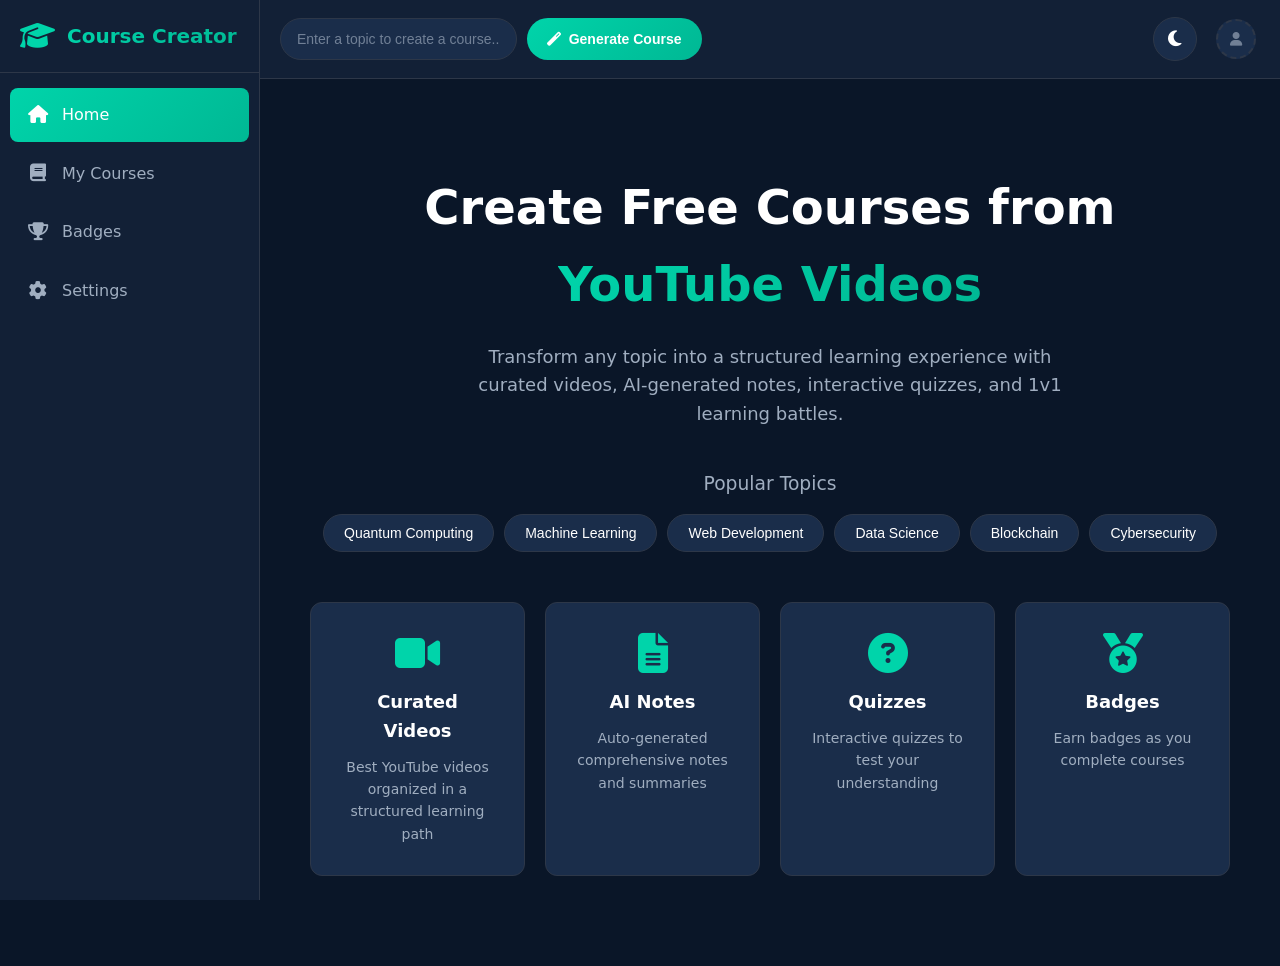
==== index.html @ 835b512c "fix: battle page showing on all pages - CSS override bug - #battlePage had display:flex overriding ." ====
<!DOCTYPE html>
<html lang="en">
<head>
    <meta charset="UTF-8">
    <meta name="viewport" content="width=device-width, initial-scale=1.0">
    <title>Course Creator — Free AI Courses from YouTube Videos</title>
    <meta name="description" content="Generate free structured courses from YouTube videos with AI-powered notes, quizzes, and learning paths. Turn any topic into a complete learning experience in seconds.">
    <meta name="keywords" content="course creator, free courses, YouTube learning, AI courses, online learning, study guide, quiz generator">
    <meta name="author" content="Course Creator">
    <link rel="canonical" href="https://coursecreator.mkarjun.com/">

    <!-- Open Graph / Facebook -->
    <meta property="og:type" content="website">
    <meta property="og:url" content="https://coursecreator.mkarjun.com/">
    <meta property="og:title" content="Course Creator — Free AI Courses from YouTube Videos">
    <meta property="og:description" content="Turn any topic into a structured course with curated YouTube videos, AI notes, quizzes & 1v1 learning battles. 100% free.">
    <meta property="og:image" content="https://coursecreator.mkarjun.com/og-image.png">
    <meta property="og:site_name" content="Course Creator">

    <!-- Twitter Card -->
    <meta name="twitter:card" content="summary_large_image">
    <meta name="twitter:title" content="Course Creator — Free AI Courses from YouTube">
    <meta name="twitter:description" content="Turn any topic into a structured course with curated YouTube videos, AI notes & 1v1 quiz battles.">
    <meta name="twitter:image" content="https://coursecreator.mkarjun.com/og-image.png">

    <!-- Favicon -->
    <link rel="icon" type="image/svg+xml" href="data:image/svg+xml,<svg xmlns='http://www.w3.org/2000/svg' viewBox='0 0 100 100'><text y='.9em' font-size='90'>🎓</text></svg>">

    <!-- Structured Data -->
    <script type="application/ld+json">
    {
        "@context": "https://schema.org",
        "@type": "WebApplication",
        "name": "Course Creator",
        "url": "https://coursecreator.mkarjun.com",
        "description": "Generate free structured courses from YouTube videos with AI-powered notes, quizzes, and learning battles.",
        "applicationCategory": "EducationalApplication",
        "operatingSystem": "Web",
        "offers": {
            "@type": "Offer",
            "price": "0",
            "priceCurrency": "USD"
        },
        "featureList": [
            "AI-generated course structure",
            "Curated YouTube video lessons",
            "Interactive quizzes",
            "Study roadmap & notes",
            "1v1 Learning Battles",
            "Community resource links",
            "Progress tracking & badges"
        ]
    }
    </script>

    <!-- Preconnect for performance -->
    <link rel="preconnect" href="https://cdnjs.cloudflare.com" crossorigin>
    <link rel="preconnect" href="https://www.googleapis.com" crossorigin>

    <link rel="stylesheet" href="css/styles.css">
    <link rel="stylesheet" href="https://cdnjs.cloudflare.com/ajax/libs/font-awesome/6.4.0/css/all.min.css">
</head>
<body>
    <!-- Mobile Sidebar Overlay -->
    <div class="sidebar-overlay" id="sidebarOverlay"></div>
    
    <!-- Sidebar Navigation -->
    <nav class="sidebar" id="sidebar">
        <div class="sidebar-header">
            <i class="fas fa-graduation-cap"></i>
            <span>Course Creator</span>
        </div>
        <ul class="sidebar-menu">
            <li class="active" data-page="home">
                <i class="fas fa-home"></i>
                <span>Home</span>
            </li>
            <li data-page="my-courses">
                <i class="fas fa-book"></i>
                <span>My Courses</span>
            </li>
            <li data-page="badges">
                <i class="fas fa-trophy"></i>
                <span>Badges</span>
            </li>
            <li data-page="settings">
                <i class="fas fa-cog"></i>
                <span>Settings</span>
            </li>
        </ul>
    </nav>

    <!-- Main Content Area -->
    <main class="main-content">
        <!-- Header -->
        <header class="header">
            <button class="menu-toggle" id="menuToggle">
                <i class="fas fa-bars"></i>
            </button>
            <div class="search-container">
                <input type="text" id="topicInput" placeholder="Enter a topic to create a course..." />
                <button id="createCourseBtn" class="btn-primary">
                    <i class="fas fa-magic"></i> Generate Course
                </button>
            </div>
            
            <!-- Spacer to push right items -->
            <div class="header-spacer"></div>
            
            <button class="theme-toggle" id="themeToggle">
                <i class="fas fa-moon"></i>
            </button>
            
            <!-- User Profile Section -->
            <div class="profile-container">
                <button class="profile-btn" id="profileBtn" onclick="Auth.toggleProfileDropdown()">
                    <div class="profile-avatar empty">
                        <i class="fas fa-user"></i>
                    </div>
                </button>
                <div class="profile-dropdown" id="profileDropdown">
                    <!-- Content populated by Auth.js -->
                </div>
            </div>
        </header>

        <!-- Topic Refinement Panel (shown for vague/broad topics) -->
        <div class="refinement-panel hidden" id="refinementPanel">
            <div class="refinement-content">
                <button class="refinement-close" id="refinementClose">
                    <i class="fas fa-times"></i>
                </button>
                <div class="refinement-header">
                    <i class="fas fa-compass"></i>
                    <h2>Let's focus your learning</h2>
                </div>
                <p class="refinement-subtitle">
                    "<span id="refinementTopic" class="gradient-text"></span>" is a broad topic. 
                    Pick a focus area for a more relevant course:
                </p>
                <div class="refinement-chips" id="refinementChips">
                    <!-- Chips generated dynamically by UI.showRefinement() -->
                </div>
                <div class="refinement-difficulty">
                    <span class="difficulty-label">Difficulty level:</span>
                    <div class="difficulty-buttons">
                        <button class="diff-btn" data-difficulty="beginner">🌱 Beginner</button>
                        <button class="diff-btn active" data-difficulty="intermediate">📚 Intermediate</button>
                        <button class="diff-btn" data-difficulty="advanced">🚀 Advanced</button>
                    </div>
                </div>
                <div class="refinement-actions">
                    <button class="btn-primary" id="refinementGenerate">
                        <i class="fas fa-magic"></i> Generate Course
                    </button>
                    <button class="refinement-skip" id="refinementSkip">
                        Use original topic →
                    </button>
                </div>
            </div>
        </div>

        <!-- Home Page -->
        <section class="page active" id="homePage">
            <div class="hero-section">
                <h1>Create Free Courses from <span class="gradient-text">YouTube Videos</span></h1>
                <p>Transform any topic into a structured learning experience with curated videos, AI-generated notes, interactive quizzes, and 1v1 learning battles.</p>
                
                <div class="topic-suggestions">
                    <h3>Popular Topics</h3>
                    <div class="suggestion-chips">
                        <button class="chip" data-topic="Quantum Computing">Quantum Computing</button>
                        <button class="chip" data-topic="Machine Learning">Machine Learning</button>
                        <button class="chip" data-topic="Web Development">Web Development</button>
                        <button class="chip" data-topic="Data Science">Data Science</button>
                        <button class="chip" data-topic="Blockchain">Blockchain</button>
                        <button class="chip" data-topic="Cybersecurity">Cybersecurity</button>
                    </div>
                </div>

                <div class="features-grid">
                    <div class="feature-card">
                        <i class="fas fa-video"></i>
                        <h3>Curated Videos</h3>
                        <p>Best YouTube videos organized in a structured learning path</p>
                    </div>
                    <div class="feature-card">
                        <i class="fas fa-file-alt"></i>
                        <h3>AI Notes</h3>
                        <p>Auto-generated comprehensive notes and summaries</p>
                    </div>
                    <div class="feature-card">
                        <i class="fas fa-question-circle"></i>
                        <h3>Quizzes</h3>
                        <p>Interactive quizzes to test your understanding</p>
                    </div>
                    <div class="feature-card">
                        <i class="fas fa-medal"></i>
                        <h3>Badges</h3>
                        <p>Earn badges as you complete courses</p>
                    </div>
                </div>
            </div>
        </section>

        <!-- Course View Page -->
        <section class="page" id="coursePage">
            <div class="course-header">
                <div class="course-title-section">
                    <h1>Online Course: <span class="gradient-text" id="courseTitle">Loading...</span></h1>
                    <div class="progress-container">
                        <div class="progress-bar">
                            <div class="progress-fill" id="progressFill"></div>
                        </div>
                        <span class="progress-text" id="progressText">0%</span>
                    </div>
                </div>
            </div>

            <div class="course-content">
                <div class="course-main">
                    <!-- Introduction Section -->
                    <div class="course-section" id="introSection">
                        <h2 class="section-title">Introduction</h2>
                        <div class="section-content" id="introContent">
                            <!-- AI-generated introduction will appear here -->
                        </div>
                    </div>

                    <!-- Lessons Container -->
                    <div id="lessonsContainer">
                        <!-- Lessons will be dynamically generated -->
                    </div>

                    <!-- Quiz Section -->
                    <div class="course-section" id="quizSection">
                        <h2 class="section-title">
                            <i class="fas fa-clipboard-question"></i> Interactive Quiz
                        </h2>
                        <div class="quiz-container" id="quizContainer">
                            <!-- Quiz will be dynamically generated -->
                        </div>
                        <div class="quiz-results hidden" id="quizResults">
                            <h3>Quiz Results</h3>
                            <div class="score-display" id="scoreDisplay"></div>
                            <div class="quiz-results-actions">
                                <button class="btn-primary" id="retakeQuizBtn">Retake Quiz</button>
                                <button class="btn-battle" id="challengeFriendBtn" onclick="Battle.initChallenge()">
                                    <i class="fas fa-bolt"></i> Challenge a Friend
                                </button>
                            </div>
                        </div>
                    </div>

                    <!-- Resources Section -->
                    <div class="course-section" id="resourcesSection">
                        <h2 class="section-title">
                            <i class="fas fa-download"></i> Downloadable Resources
                        </h2>
                        <div class="resources-grid" id="resourcesGrid">
                            <!-- Resources will be dynamically generated -->
                        </div>
                    </div>
                </div>

                <!-- Course Sidebar -->
                <aside class="course-sidebar">
                    <div class="sidebar-card">
                        <h3 class="sidebar-title">Course Progress</h3>
                        <ul class="progress-checklist" id="progressChecklist">
                            <!-- Progress items will be dynamically generated -->
                        </ul>
                    </div>

                    <div class="sidebar-card">
                        <h3 class="sidebar-title">Study Resources</h3>
                        <button class="btn-secondary" id="downloadNotesBtn">
                            <i class="fas fa-download"></i> Download Notes
                        </button>
                        <button class="btn-secondary" id="viewNotesBtn">
                            <i class="fas fa-map-signs"></i> Study Roadmap
                        </button>
                    </div>

                    <div class="sidebar-card">
                        <h3 class="sidebar-title">Share Course</h3>
                        <div class="share-buttons">
                            <button class="share-btn" data-platform="twitter">
                                <i class="fab fa-twitter"></i>
                            </button>
                            <button class="share-btn" data-platform="linkedin">
                                <i class="fab fa-linkedin"></i>
                            </button>
                            <button class="share-btn" data-platform="copy">
                                <i class="fas fa-link"></i>
                            </button>
                        </div>
                    </div>
                </aside>
            </div>
        </section>

        <!-- My Courses Page -->
        <section class="page" id="myCoursesPage">
            <h1>My Courses</h1>
            <div class="courses-grid" id="coursesGrid">
                <!-- Saved courses will appear here -->
                <div class="empty-state" id="emptyCoursesState">
                    <i class="fas fa-book-open"></i>
                    <h3>No courses yet</h3>
                    <p>Generate your first course by entering a topic above!</p>
                </div>
            </div>
        </section>

        <!-- Badges Page -->
        <section class="page" id="badgesPage">
            <h1>Your Achievements</h1>
            <div class="badges-container">
                <div class="badges-stats">
                    <div class="stat-card">
                        <i class="fas fa-trophy"></i>
                        <span class="stat-number" id="totalBadges">0</span>
                        <span class="stat-label">Badges Earned</span>
                    </div>
                    <div class="stat-card">
                        <i class="fas fa-book-reader"></i>
                        <span class="stat-number" id="coursesCompleted">0</span>
                        <span class="stat-label">Courses Completed</span>
                    </div>
                    <div class="stat-card">
                        <i class="fas fa-clock"></i>
                        <span class="stat-number" id="totalHours">0</span>
                        <span class="stat-label">Hours Learned</span>
                    </div>
                </div>
                
                <div class="badges-grid" id="badgesGrid">
                    <!-- Badges will be displayed here -->
                </div>
            </div>
        </section>

        <!-- Settings Page -->
        <section class="page" id="settingsPage">
            <h1>Settings</h1>
            <div class="settings-container">
                <div class="settings-section">
                    <h3>Preferences</h3>
                    <div class="form-group toggle-group">
                        <label>Dark Mode</label>
                        <label class="toggle">
                            <input type="checkbox" id="darkModeToggle">
                            <span class="toggle-slider"></span>
                        </label>
                    </div>
                    <div class="form-group toggle-group">
                        <label>Auto-play Videos</label>
                        <label class="toggle">
                            <input type="checkbox" id="autoplayToggle">
                            <span class="toggle-slider"></span>
                        </label>
                    </div>
                </div>

                <div class="settings-section danger-zone">
                    <h3>Danger Zone</h3>
                    <button class="btn-danger" id="clearAllData">
                        <i class="fas fa-trash"></i> Clear All Data
                    </button>
                </div>
            </div>
        </section>

        <!-- Notes & Community Modal -->
        <div class="modal" id="notesModal">
            <div class="modal-content large">
                <div class="modal-header">
                    <h2>Study Guide & Community</h2>
                    <button class="modal-close" id="closeNotesModal">&times;</button>
                </div>
                <div class="modal-body" id="notesContent">
                    <!-- Tabbed content will be injected by JS -->
                </div>
            </div>
        </div>

        <!-- Auth Modal -->
        <div class="modal auth-modal" id="authModal">
            <div class="modal-content auth-content">
                <div class="modal-header">
                    <h2>Welcome to Course Creator</h2>
                    <button class="modal-close" onclick="Auth.hideAuthModal()">&times;</button>
                </div>
                <div class="modal-body">
                    <p class="auth-subtitle">Sign in to save your progress and sync across devices</p>
                    
                    <div class="auth-error" id="authError"></div>
                    
                    <div class="auth-buttons">
                        <button class="auth-btn google" onclick="Auth.signInWithGoogle()">
                            <svg viewBox="0 0 24 24" width="20" height="20">
                                <path fill="#4285F4" d="M22.56 12.25c0-.78-.07-1.53-.2-2.25H12v4.26h5.92c-.26 1.37-1.04 2.53-2.21 3.31v2.77h3.57c2.08-1.92 3.28-4.74 3.28-8.09z"/>
                                <path fill="#34A853" d="M12 23c2.97 0 5.46-.98 7.28-2.66l-3.57-2.77c-.98.66-2.23 1.06-3.71 1.06-2.86 0-5.29-1.93-6.16-4.53H2.18v2.84C3.99 20.53 7.7 23 12 23z"/>
                                <path fill="#FBBC05" d="M5.84 14.09c-.22-.66-.35-1.36-.35-2.09s.13-1.43.35-2.09V7.07H2.18C1.43 8.55 1 10.22 1 12s.43 3.45 1.18 4.93l2.85-2.22.81-.62z"/>
                                <path fill="#EA4335" d="M12 5.38c1.62 0 3.06.56 4.21 1.64l3.15-3.15C17.45 2.09 14.97 1 12 1 7.7 1 3.99 3.47 2.18 7.07l3.66 2.84c.87-2.6 3.3-4.53 6.16-4.53z"/>
                            </svg>
                            Continue with Google
                        </button>
                        
                        <!-- Microsoft sign-in (coming soon)
                        <button class="auth-btn microsoft" onclick="Auth.signInWithMicrosoft()">
                            <svg viewBox="0 0 24 24" width="20" height="20">
                                <path fill="#F25022" d="M1 1h10v10H1z"/>
                                <path fill="#00A4EF" d="M1 13h10v10H1z"/>
                                <path fill="#7FBA00" d="M13 1h10v10H13z"/>
                                <path fill="#FFB900" d="M13 13h10v10H13z"/>
                            </svg>
                            Continue with Outlook
                        </button>
                        -->
                    </div>
                    
                    <div class="auth-divider">
                        <span>or</span>
                    </div>
                    
                    <button class="auth-btn guest" onclick="Auth.continueAsGuest()">
                        <i class="fas fa-user-clock"></i>
                        Continue as Guest
                    </button>
                    
                    <p class="auth-guest-note">
                        <i class="fas fa-info-circle"></i>
                        Guest mode won't save your progress or sync across devices
                    </p>
                </div>
            </div>
        </div>

        <!-- Battle Page (1v1 Learning Battles) -->
        <section class="page" id="battlePage">
            <!-- Landing State -->
            <div class="battle-state hidden" id="battleLanding">
                <div class="battle-challenge-card">
                    <div class="battle-icon">⚔️</div>
                    <h1>You've Been <span class="gradient-text">Challenged!</span></h1>
                    <div class="battle-challenger-info">
                        <span class="battle-challenger-name" id="battleChallengerName"></span>
                        <span> thinks they know more about</span>
                    </div>
                    <div class="battle-topic-badge" id="battleTopicBadge"></div>
                    <div class="battle-name-input">
                        <label for="battleOpponentName">Enter your name to accept:</label>
                        <input type="text" id="battleOpponentName" placeholder="Your name..." maxlength="30">
                    </div>
                    <button class="btn-primary battle-accept-btn" id="battleAcceptBtn">
                        <i class="fas fa-bolt"></i> Accept Challenge
                    </button>
                </div>
            </div>

            <!-- Quiz State -->
            <div class="battle-state hidden" id="battleQuiz">
                <div class="battle-quiz-header">
                    <div class="battle-timer">⚔️ Battle Quiz</div>
                    <span id="battleQuizTopic"></span>
                </div>
                <div class="battle-quiz-container" id="battleQuizContainer">
                    <!-- Quiz rendered by Battle.renderBattleQuiz() -->
                </div>
                <button class="btn-primary battle-submit-btn" id="battleSubmitBtn">
                    <i class="fas fa-paper-plane"></i> Submit Answers
                </button>
            </div>

            <!-- Results State -->
            <div class="battle-state hidden" id="battleResults">
                <div class="battle-results-card">
                    <div class="battle-results-header">
                        <h1>⚔️ Battle <span class="gradient-text">Results</span></h1>
                        <div class="battle-results-topic" id="battleResultsTopic"></div>
                    </div>
                    <div class="battle-scoreboard" id="battleScoreboard">
                        <!-- Rendered by Battle.renderResults() -->
                    </div>
                    <div class="battle-results-cta">
                        <p>Want to master <strong id="battleCtaTopic"></strong>?</p>
                        <button class="btn-primary" onclick="Battle.startCourse()">
                            <i class="fas fa-graduation-cap"></i> Generate Full Course — Free
                        </button>
                    </div>
                </div>
            </div>

            <!-- Error State -->
            <div class="battle-state hidden" id="battleError">
                <div class="battle-error-card">
                    <i class="fas fa-exclamation-triangle"></i>
                    <h2>Battle Not Found</h2>
                    <p>This challenge link may have expired or is invalid.</p>
                    <button class="btn-primary" onclick="location.href='/'">
                        <i class="fas fa-home"></i> Go Home
                    </button>
                </div>
            </div>
        </section>

        <!-- Loading Overlay -->
        <div class="loading-overlay" id="loadingOverlay">
            <div class="loading-spinner">
                <div class="spinner"></div>
                <p id="loadingText">Generating your course...</p>
                <div class="loading-steps">
                    <div class="loading-step" id="step1">
                        <i class="fas fa-brain"></i> Generating course structure...
                    </div>
                    <div class="loading-step" id="step2">
                        <i class="fas fa-search"></i> Finding the best videos...
                    </div>
                    <div class="loading-step" id="step3">
                        <i class="fas fa-question-circle"></i> Creating quiz questions...
                    </div>
                    <div class="loading-step" id="step4">
                        <i class="fas fa-check-circle"></i> Building your course...
                    </div>
                </div>
            </div>
        </div>
    </main>

    <script src="js/env.js"></script>
    <script src="js/config.js"></script>
    <script src="js/topic-intelligence.js"></script>
    <script src="js/api-service.js"></script>
    <script src="js/database-service.js"></script>
    <script src="js/storage.js"></script>
    <script src="js/auth.js"></script>
    <script src="js/course-generator.js"></script>
    <script src="js/battle.js"></script>
    <script src="js/ui.js"></script>
    <script src="js/app.js"></script>
</body>
</html>
---- css/styles.css ----
/* ===== CSS Variables ===== */
:root {
    /* Colors - Dark Theme (Default) */
    --bg-primary: #0a1628;
    --bg-secondary: #122036;
    --bg-card: #1a2d4a;
    --bg-card-hover: #223654;
    --text-primary: #ffffff;
    --text-secondary: #a0aec0;
    --text-muted: #718096;
    --accent-primary: #00d4aa;
    --accent-secondary: #00b894;
    --accent-gradient: linear-gradient(135deg, #00d4aa 0%, #00b894 100%);
    --border-color: #2d3748;
    --shadow-color: rgba(0, 0, 0, 0.3);
    --danger: #e53e3e;
    --warning: #ed8936;
    --success: #48bb78;
    --info: #4299e1;
    
    /* Spacing */
    --sidebar-width: 260px;
    --sidebar-collapsed: 70px;
    --header-height: 70px;
    --border-radius: 12px;
    --border-radius-sm: 8px;
    
    /* Transitions */
    --transition-fast: 0.2s ease;
    --transition-normal: 0.3s ease;
}

/* Light Theme */
[data-theme="light"] {
    --bg-primary: #f7fafc;
    --bg-secondary: #ffffff;
    --bg-card: #ffffff;
    --bg-card-hover: #f0f4f8;
    --text-primary: #1a202c;
    --text-secondary: #4a5568;
    --text-muted: #718096;
    --border-color: #e2e8f0;
    --shadow-color: rgba(0, 0, 0, 0.1);
}

/* ===== Reset & Base ===== */
* {
    margin: 0;
    padding: 0;
    box-sizing: border-box;
}

html {
    scroll-behavior: smooth;
}

body {
    font-family: 'Segoe UI', system-ui, -apple-system, sans-serif;
    background-color: var(--bg-primary);
    color: var(--text-primary);
    line-height: 1.6;
    overflow-x: hidden;
}

a {
    color: var(--accent-primary);
    text-decoration: none;
    transition: color var(--transition-fast);
}

a:hover {
    color: var(--accent-secondary);
}

/* ===== Sidebar ===== */
.sidebar {
    position: fixed;
    left: 0;
    top: 0;
    width: var(--sidebar-width);
    height: 100vh;
    background: var(--bg-secondary);
    border-right: 1px solid var(--border-color);
    z-index: 1000;
    transition: width var(--transition-normal);
    display: flex;
    flex-direction: column;
}

.sidebar.collapsed {
    width: var(--sidebar-collapsed);
}

.sidebar-header {
    padding: 20px;
    display: flex;
    align-items: center;
    gap: 12px;
    border-bottom: 1px solid var(--border-color);
    min-height: var(--header-height);
}

.sidebar-header i {
    font-size: 28px;
    color: var(--accent-primary);
}

.sidebar-header span {
    font-size: 20px;
    font-weight: 700;
    background: var(--accent-gradient);
    -webkit-background-clip: text;
    -webkit-text-fill-color: transparent;
    background-clip: text;
    white-space: nowrap;
}

.sidebar.collapsed .sidebar-header span {
    display: none;
}

.sidebar-menu {
    list-style: none;
    padding: 15px 10px;
    flex: 1;
}

.sidebar-menu li {
    display: flex;
    align-items: center;
    gap: 12px;
    padding: 14px 16px;
    margin-bottom: 5px;
    border-radius: var(--border-radius-sm);
    cursor: pointer;
    transition: all var(--transition-fast);
    color: var(--text-secondary);
}

.sidebar-menu li:hover {
    background: var(--bg-card);
    color: var(--text-primary);
}

.sidebar-menu li.active {
    background: var(--accent-gradient);
    color: white;
}

.sidebar-menu li i {
    font-size: 18px;
    width: 24px;
    text-align: center;
}

.sidebar.collapsed .sidebar-menu li span {
    display: none;
}

/* ===== Main Content ===== */
.main-content {
    margin-left: var(--sidebar-width);
    min-height: 100vh;
    transition: margin-left var(--transition-normal);
}

.sidebar.collapsed + .main-content {
    margin-left: var(--sidebar-collapsed);
}

/* ===== Header ===== */
.header {
    position: sticky;
    top: 0;
    min-height: var(--header-height);
    background: var(--bg-secondary);
    border-bottom: 1px solid var(--border-color);
    display: flex;
    align-items: center;
    padding: 15px 20px;
    gap: 15px;
    z-index: 100;
}

.menu-toggle {
    display: none;
    background: var(--bg-card);
    border: 1px solid var(--border-color);
    color: var(--text-primary);
    font-size: 18px;
    cursor: pointer;
    padding: 10px;
    border-radius: var(--border-radius-sm);
    align-items: center;
    justify-content: center;
    width: 44px;
    height: 44px;
    flex-shrink: 0;
    transition: all var(--transition-fast);
}

.menu-toggle:hover {
    background: var(--bg-card-hover);
}

/* Mobile Sidebar Overlay */
.sidebar-overlay {
    display: none;
    position: fixed;
    inset: 0;
    background: rgba(0, 0, 0, 0.6);
    z-index: 1000;
}

.sidebar-overlay.active {
    display: block;
}

.search-container {
    flex: 1;
    display: flex;
    gap: 10px;
    min-width: 0;
}

/* Header button should not be full width */
.search-container .btn-primary {
    flex-shrink: 0;
}

.search-container input {
    flex: 1;
    min-width: 0;
    padding: 12px 16px;
    background: var(--bg-card);
    border: 1px solid var(--border-color);
    border-radius: 50px;
    color: var(--text-primary);
    font-size: 14px;
    transition: all var(--transition-fast);
}

.search-container input:focus {
    outline: none;
    border-color: var(--accent-primary);
    box-shadow: 0 0 0 3px rgba(0, 212, 170, 0.1);
}

.search-container input::placeholder {
    color: var(--text-muted);
}

.header-spacer {
    flex: 1;
    min-width: 10px;
}

.theme-toggle {
    background: var(--bg-card);
    border: 1px solid var(--border-color);
    color: var(--text-primary);
    width: 44px;
    height: 44px;
    border-radius: 50%;
    cursor: pointer;
    display: flex;
    align-items: center;
    justify-content: center;
    font-size: 18px;
    flex-shrink: 0;
    transition: all var(--transition-fast);
}

.theme-toggle:hover {
    background: var(--bg-card-hover);
    transform: rotate(15deg);
}

/* ===== Buttons ===== */
.btn-primary {
    padding: 12px 20px;
    background: var(--accent-gradient);
    border: none;
    border-radius: 50px;
    color: white;
    font-size: 14px;
    font-weight: 600;
    flex-shrink: 0;
    cursor: pointer;
    display: flex;
    align-items: center;
    gap: 8px;
    transition: all var(--transition-fast);
    white-space: nowrap;
}

.btn-primary:hover {
    transform: translateY(-2px);
    box-shadow: 0 4px 20px rgba(0, 212, 170, 0.4);
}

.btn-primary:active {
    transform: translateY(0);
}

.btn-secondary {
    padding: 10px 20px;
    background: var(--bg-card);
    border: 1px solid var(--border-color);
    border-radius: var(--border-radius-sm);
    color: var(--text-primary);
    font-size: 14px;
    cursor: pointer;
    display: flex;
    align-items: center;
    gap: 8px;
    transition: all var(--transition-fast);
    width: 100%;
    justify-content: center;
    margin-bottom: 10px;
}

.btn-secondary:hover {
    background: var(--bg-card-hover);
    border-color: var(--accent-primary);
}

.btn-danger {
    padding: 12px 24px;
    background: var(--danger);
    border: none;
    border-radius: var(--border-radius-sm);
    color: white;
    font-size: 14px;
    font-weight: 600;
    cursor: pointer;
    display: flex;
    align-items: center;
    gap: 8px;
    transition: all var(--transition-fast);
}

.btn-danger:hover {
    background: #c53030;
}

/* ===== Pages ===== */
.page {
    display: none;
    padding: 30px;
    animation: fadeIn 0.3s ease;
}

.page.active {
    display: block;
}

@keyframes fadeIn {
    from { opacity: 0; transform: translateY(10px); }
    to { opacity: 1; transform: translateY(0); }
}

/* ===== Hero Section ===== */
.hero-section {
    text-align: center;
    padding: 60px 20px;
    max-width: 1000px;
    margin: 0 auto;
}

.hero-section h1 {
    font-size: 48px;
    margin-bottom: 20px;
    font-weight: 700;
}

.gradient-text {
    background: var(--accent-gradient);
    -webkit-background-clip: text;
    -webkit-text-fill-color: transparent;
    background-clip: text;
}

.hero-section > p {
    font-size: 18px;
    color: var(--text-secondary);
    max-width: 600px;
    margin: 0 auto 40px;
}

/* ===== Topic Refinement Panel ===== */
.refinement-panel {
    margin: 0 20px 20px;
    background: var(--bg-secondary);
    border: 1px solid var(--border-color);
    border-radius: var(--border-radius);
    overflow: hidden;
    animation: refinementSlideIn 0.35s ease;
}

@keyframes refinementSlideIn {
    from { opacity: 0; transform: translateY(-15px); max-height: 0; }
    to { opacity: 1; transform: translateY(0); max-height: 600px; }
}

.refinement-content {
    padding: 30px 35px;
    position: relative;
}

.refinement-close {
    position: absolute;
    top: 15px;
    right: 15px;
    background: none;
    border: none;
    color: var(--text-muted);
    font-size: 18px;
    cursor: pointer;
    padding: 5px 10px;
    border-radius: 50%;
    transition: all var(--transition-fast);
}

.refinement-close:hover {
    color: var(--text-primary);
    background: var(--bg-card);
}

.refinement-header {
    display: flex;
    align-items: center;
    gap: 12px;
    margin-bottom: 8px;
}

.refinement-header i {
    font-size: 22px;
    color: var(--accent-primary);
}

.refinement-header h2 {
    font-size: 20px;
    font-weight: 600;
    margin: 0;
}

.refinement-subtitle {
    color: var(--text-secondary);
    font-size: 15px;
    margin-bottom: 20px;
    line-height: 1.5;
}

.refinement-chips {
    display: flex;
    flex-wrap: wrap;
    gap: 10px;
    margin-bottom: 22px;
}

.refinement-chip {
    padding: 10px 18px;
    background: var(--bg-card);
    border: 1.5px solid var(--border-color);
    border-radius: 50px;
    color: var(--text-primary);
    font-size: 14px;
    cursor: pointer;
    transition: all var(--transition-fast);
    white-space: nowrap;
}

.refinement-chip:hover {
    border-color: var(--accent-primary);
    background: var(--bg-card-hover);
    transform: translateY(-2px);
}

.refinement-chip.selected {
    border-color: var(--accent-primary);
    background: rgba(0, 212, 170, 0.12);
    color: var(--accent-primary);
    font-weight: 600;
    box-shadow: 0 0 0 1px var(--accent-primary);
}

.refinement-difficulty {
    display: flex;
    align-items: center;
    gap: 15px;
    margin-bottom: 22px;
    flex-wrap: wrap;
}

.difficulty-label {
    color: var(--text-secondary);
    font-size: 14px;
    font-weight: 500;
}

.difficulty-buttons {
    display: flex;
    gap: 8px;
}

.diff-btn {
    padding: 8px 16px;
    background: var(--bg-card);
    border: 1.5px solid var(--border-color);
    border-radius: var(--border-radius-sm);
    color: var(--text-secondary);
    font-size: 13px;
    cursor: pointer;
    transition: all var(--transition-fast);
}

.diff-btn:hover {
    border-color: var(--accent-primary);
    color: var(--text-primary);
}

.diff-btn.active {
    border-color: var(--accent-primary);
    background: rgba(0, 212, 170, 0.12);
    color: var(--accent-primary);
    font-weight: 600;
}

.refinement-actions {
    display: flex;
    align-items: center;
    gap: 20px;
    flex-wrap: wrap;
}

.refinement-actions .btn-primary {
    padding: 12px 24px;
    font-size: 15px;
}

.refinement-skip {
    background: none;
    border: none;
    color: var(--text-muted);
    font-size: 14px;
    cursor: pointer;
    padding: 8px 4px;
    transition: color var(--transition-fast);
}

.refinement-skip:hover {
    color: var(--accent-primary);
}

/* ===== Topic Suggestions ===== */
.topic-suggestions {
    margin-bottom: 50px;
}

.topic-suggestions h3 {
    margin-bottom: 15px;
    color: var(--text-secondary);
    font-weight: 500;
}

.suggestion-chips {
    display: flex;
    flex-wrap: wrap;
    justify-content: center;
    gap: 10px;
}

.chip {
    padding: 10px 20px;
    background: var(--bg-card);
    border: 1px solid var(--border-color);
    border-radius: 50px;
    color: var(--text-primary);
    font-size: 14px;
    cursor: pointer;
    transition: all var(--transition-fast);
}

.chip:hover {
    border-color: var(--accent-primary);
    background: var(--bg-card-hover);
    transform: translateY(-2px);
}

/* ===== Features Grid ===== */
.features-grid {
    display: grid;
    grid-template-columns: repeat(auto-fit, minmax(220px, 1fr));
    gap: 20px;
    margin-top: 40px;
}

.feature-card {
    background: var(--bg-card);
    padding: 30px;
    border-radius: var(--border-radius);
    border: 1px solid var(--border-color);
    transition: all var(--transition-fast);
}

.feature-card:hover {
    transform: translateY(-5px);
    border-color: var(--accent-primary);
    box-shadow: 0 10px 40px var(--shadow-color);
}

.feature-card i {
    font-size: 40px;
    color: var(--accent-primary);
    margin-bottom: 15px;
}

.feature-card h3 {
    font-size: 18px;
    margin-bottom: 10px;
}

.feature-card p {
    color: var(--text-secondary);
    font-size: 14px;
}

/* ===== Course Header ===== */
.course-header {
    background: var(--bg-secondary);
    padding: 30px;
    border-radius: var(--border-radius);
    margin-bottom: 30px;
    border: 1px solid var(--border-color);
}

.course-title-section h1 {
    font-size: 28px;
    margin-bottom: 20px;
}

.progress-container {
    display: flex;
    align-items: center;
    gap: 15px;
}

.progress-bar {
    flex: 1;
    height: 12px;
    background: var(--bg-card);
    border-radius: 50px;
    overflow: hidden;
}

.progress-fill {
    height: 100%;
    background: var(--accent-gradient);
    border-radius: 50px;
    transition: width 0.5s ease;
    width: 0%;
}

.progress-text {
    font-weight: 600;
    color: var(--accent-primary);
    min-width: 50px;
}

/* ===== Course Content Layout ===== */
.course-content {
    display: grid;
    grid-template-columns: 1fr 320px;
    gap: 30px;
}

.course-main {
    min-width: 0;
}

/* ===== Course Sections ===== */
.course-section {
    background: var(--bg-card);
    padding: 30px;
    border-radius: var(--border-radius);
    border: 1px solid var(--border-color);
    margin-bottom: 25px;
}

.section-title {
    font-size: 22px;
    color: var(--accent-primary);
    margin-bottom: 20px;
    display: flex;
    align-items: center;
    gap: 10px;
}

.section-content {
    color: var(--text-secondary);
    line-height: 1.8;
}

/* ===== Lesson Cards ===== */
.lesson-card {
    background: var(--bg-card);
    border-radius: var(--border-radius);
    border: 1px solid var(--border-color);
    margin-bottom: 25px;
    overflow: hidden;
}

.lesson-header {
    padding: 20px 25px;
    background: var(--bg-secondary);
    border-bottom: 1px solid var(--border-color);
    cursor: pointer;
    display: flex;
    align-items: center;
    justify-content: space-between;
}

.lesson-header h3 {
    color: var(--accent-primary);
    font-size: 18px;
}

.lesson-header i {
    color: var(--text-muted);
    transition: transform var(--transition-fast);
}

.lesson-card.expanded .lesson-header i {
    transform: rotate(180deg);
}

.lesson-content {
    padding: 25px;
    display: none;
}

.lesson-card.expanded .lesson-content {
    display: block;
}

.lesson-text {
    color: var(--text-secondary);
    margin-bottom: 25px;
    line-height: 1.8;
}

/* ===== Video Grid ===== */
.video-grid {
    display: grid;
    grid-template-columns: repeat(auto-fill, minmax(280px, 1fr));
    gap: 20px;
}

.video-card {
    background: var(--bg-secondary);
    border-radius: var(--border-radius-sm);
    overflow: hidden;
    border: 1px solid var(--border-color);
    transition: all var(--transition-fast);
}

.video-card:hover {
    transform: translateY(-3px);
    box-shadow: 0 10px 30px var(--shadow-color);
}

.video-thumbnail {
    position: relative;
    aspect-ratio: 16/9;
    overflow: hidden;
}

.video-thumbnail img {
    width: 100%;
    height: 100%;
    object-fit: cover;
}

.video-overlay {
    position: absolute;
    inset: 0;
    background: rgba(0, 0, 0, 0.4);
    display: flex;
    align-items: center;
    justify-content: center;
    opacity: 0;
    transition: opacity var(--transition-fast);
}

.video-card:hover .video-overlay {
    opacity: 1;
}

.video-overlay i {
    font-size: 50px;
    color: white;
}

.video-info {
    padding: 15px;
}

.video-info h4 {
    font-size: 14px;
    margin-bottom: 8px;
    line-height: 1.4;
    display: -webkit-box;
    -webkit-line-clamp: 2;
    -webkit-box-orient: vertical;
    overflow: hidden;
}

.video-meta {
    display: flex;
    gap: 10px;
    color: var(--text-muted);
    font-size: 12px;
}

.video-completed {
    position: absolute;
    top: 10px;
    right: 10px;
    background: var(--success);
    color: white;
    padding: 5px 10px;
    border-radius: 50px;
    font-size: 11px;
    font-weight: 600;
}

/* ===== Course Sidebar ===== */
.course-sidebar {
    position: sticky;
    top: calc(var(--header-height) + 30px);
    height: fit-content;
}

.sidebar-card {
    background: var(--bg-card);
    padding: 20px;
    border-radius: var(--border-radius);
    border: 1px solid var(--border-color);
    margin-bottom: 20px;
}

.sidebar-title {
    font-size: 16px;
    color: var(--accent-primary);
    margin-bottom: 15px;
    padding-bottom: 10px;
    border-bottom: 1px solid var(--border-color);
}

/* ===== Progress Checklist ===== */
.progress-checklist {
    list-style: none;
}

.progress-checklist li {
    display: flex;
    align-items: center;
    gap: 12px;
    padding: 10px 0;
    border-bottom: 1px solid var(--border-color);
    color: var(--text-secondary);
    font-size: 14px;
}

.progress-checklist li:last-child {
    border-bottom: none;
}

.progress-checklist li.completed {
    color: var(--success);
}

.progress-checklist li.completed i {
    color: var(--success);
}

.check-box {
    width: 20px;
    height: 20px;
    border: 2px solid var(--border-color);
    border-radius: 4px;
    display: flex;
    align-items: center;
    justify-content: center;
    cursor: pointer;
    transition: all var(--transition-fast);
}

.check-box.checked {
    background: var(--accent-gradient);
    border-color: var(--accent-primary);
}

.check-box.checked::after {
    content: '✓';
    color: white;
    font-size: 12px;
    font-weight: bold;
}

/* ===== Share Buttons ===== */
.share-buttons {
    display: flex;
    gap: 10px;
}

.share-btn {
    flex: 1;
    padding: 12px;
    background: var(--bg-secondary);
    border: 1px solid var(--border-color);
    border-radius: var(--border-radius-sm);
    color: var(--text-primary);
    cursor: pointer;
    transition: all var(--transition-fast);
}

.share-btn:hover {
    background: var(--bg-card-hover);
    transform: translateY(-2px);
}

/* ===== Quiz Section ===== */
.quiz-container {
    display: flex;
    flex-direction: column;
    gap: 25px;
}

.quiz-question {
    background: var(--bg-secondary);
    padding: 20px;
    border-radius: var(--border-radius-sm);
    border: 1px solid var(--border-color);
}

.quiz-question h4 {
    margin-bottom: 15px;
    font-size: 16px;
}

.quiz-options {
    display: flex;
    flex-direction: column;
    gap: 10px;
}

.quiz-option {
    padding: 12px 16px;
    background: var(--bg-card);
    border: 1px solid var(--border-color);
    border-radius: var(--border-radius-sm);
    cursor: pointer;
    transition: all var(--transition-fast);
    display: flex;
    align-items: center;
    gap: 10px;
}

.quiz-option:hover {
    border-color: var(--accent-primary);
}

.quiz-option.selected {
    border-color: var(--accent-primary);
    background: rgba(0, 212, 170, 0.1);
}

.quiz-option.correct {
    border-color: var(--success);
    background: rgba(72, 187, 120, 0.1);
}

.quiz-option.incorrect {
    border-color: var(--danger);
    background: rgba(229, 62, 62, 0.1);
}

.quiz-option input {
    display: none;
}

.option-marker {
    width: 20px;
    height: 20px;
    border: 2px solid var(--border-color);
    border-radius: 50%;
    display: flex;
    align-items: center;
    justify-content: center;
    font-size: 12px;
    font-weight: 600;
}

.quiz-option.selected .option-marker {
    border-color: var(--accent-primary);
    background: var(--accent-primary);
    color: white;
}

.quiz-submit {
    margin-top: 20px;
}

.quiz-results {
    text-align: center;
    padding: 30px;
}

.quiz-results h3 {
    margin-bottom: 20px;
}

.score-display {
    font-size: 48px;
    font-weight: 700;
    color: var(--accent-primary);
    margin-bottom: 20px;
}

/* ===== Resources Grid ===== */
.resources-grid {
    display: grid;
    grid-template-columns: repeat(auto-fill, minmax(250px, 1fr));
    gap: 15px;
}

.resource-card {
    background: var(--bg-secondary);
    padding: 20px;
    border-radius: var(--border-radius-sm);
    border: 1px solid var(--border-color);
    display: flex;
    align-items: center;
    gap: 15px;
    cursor: pointer;
    transition: all var(--transition-fast);
}

.resource-card:hover {
    border-color: var(--accent-primary);
    transform: translateY(-2px);
}

.resource-card i {
    font-size: 24px;
    color: var(--accent-primary);
}

.resource-info h4 {
    font-size: 14px;
    margin-bottom: 4px;
}

.resource-info span {
    font-size: 12px;
    color: var(--text-muted);
}

/* ===== My Courses Page ===== */
.courses-grid {
    display: grid;
    grid-template-columns: repeat(auto-fill, minmax(300px, 1fr));
    gap: 25px;
}

.course-card {
    background: var(--bg-card);
    border-radius: var(--border-radius);
    border: 1px solid var(--border-color);
    overflow: hidden;
    cursor: pointer;
    transition: all var(--transition-fast);
}

.course-card:hover {
    transform: translateY(-5px);
    box-shadow: 0 15px 40px var(--shadow-color);
}

.course-card-header {
    padding: 20px;
    background: var(--bg-secondary);
    border-bottom: 1px solid var(--border-color);
}

.course-card-header h3 {
    font-size: 18px;
    margin-bottom: 5px;
}

.course-card-header span {
    color: var(--text-muted);
    font-size: 13px;
}

.course-card-body {
    padding: 20px;
}

.course-card-progress {
    margin-bottom: 15px;
}

.course-card-progress .progress-bar {
    height: 8px;
    margin-bottom: 5px;
}

.course-card-progress span {
    font-size: 13px;
    color: var(--text-secondary);
}

.course-card-actions {
    display: flex;
    gap: 10px;
}

.course-card-actions button {
    flex: 1;
    padding: 10px;
    border-radius: var(--border-radius-sm);
    font-size: 13px;
    cursor: pointer;
    transition: all var(--transition-fast);
}

/* ===== Badges Page ===== */
.badges-container {
    max-width: 1000px;
    margin: 0 auto;
}

.badges-stats {
    display: grid;
    grid-template-columns: repeat(3, 1fr);
    gap: 20px;
    margin-bottom: 40px;
}

.stat-card {
    background: var(--bg-card);
    padding: 30px;
    border-radius: var(--border-radius);
    border: 1px solid var(--border-color);
    text-align: center;
}

.stat-card i {
    font-size: 36px;
    color: var(--accent-primary);
    margin-bottom: 15px;
}

.stat-number {
    display: block;
    font-size: 36px;
    font-weight: 700;
    margin-bottom: 5px;
}

.stat-label {
    color: var(--text-secondary);
}

.badges-grid {
    display: grid;
    grid-template-columns: repeat(auto-fill, minmax(200px, 1fr));
    gap: 20px;
}

.badge-card {
    background: var(--bg-card);
    padding: 30px;
    border-radius: var(--border-radius);
    border: 1px solid var(--border-color);
    text-align: center;
    transition: all var(--transition-fast);
}

.badge-card:hover {
    transform: translateY(-5px);
    box-shadow: 0 10px 30px var(--shadow-color);
}

.badge-card.locked {
    opacity: 0.5;
}

.badge-icon {
    width: 80px;
    height: 80px;
    margin: 0 auto 15px;
    background: var(--accent-gradient);
    border-radius: 50%;
    display: flex;
    align-items: center;
    justify-content: center;
}

.badge-icon i {
    font-size: 36px;
    color: white;
}

.badge-card.locked .badge-icon {
    background: var(--bg-secondary);
}

.badge-card.locked .badge-icon i {
    color: var(--text-muted);
}

.badge-card h4 {
    font-size: 16px;
    margin-bottom: 5px;
}

.badge-card p {
    font-size: 13px;
    color: var(--text-secondary);
}

/* ===== Settings Page ===== */
.settings-container {
    max-width: 600px;
}

.settings-section {
    background: var(--bg-card);
    padding: 25px;
    border-radius: var(--border-radius);
    border: 1px solid var(--border-color);
    margin-bottom: 20px;
}

.settings-section h3 {
    margin-bottom: 10px;
}

.settings-description {
    color: var(--text-secondary);
    font-size: 14px;
    margin-bottom: 20px;
}

.form-group {
    margin-bottom: 20px;
}

.form-group label {
    display: block;
    margin-bottom: 8px;
    font-weight: 500;
}

.form-group input[type="text"],
.form-group input[type="password"] {
    width: 100%;
    padding: 12px 16px;
    background: var(--bg-secondary);
    border: 1px solid var(--border-color);
    border-radius: var(--border-radius-sm);
    color: var(--text-primary);
    font-size: 14px;
}

.form-group input:focus {
    outline: none;
    border-color: var(--accent-primary);
}

.help-link {
    font-size: 12px;
    display: inline-block;
    margin-top: 5px;
}

.toggle-group {
    display: flex;
    align-items: center;
    justify-content: space-between;
}

.toggle {
    position: relative;
    width: 50px;
    height: 26px;
}

.toggle input {
    opacity: 0;
    width: 0;
    height: 0;
}

.toggle-slider {
    position: absolute;
    cursor: pointer;
    inset: 0;
    background: var(--bg-secondary);
    border-radius: 26px;
    transition: var(--transition-fast);
}

.toggle-slider::before {
    content: '';
    position: absolute;
    width: 20px;
    height: 20px;
    left: 3px;
    bottom: 3px;
    background: white;
    border-radius: 50%;
    transition: var(--transition-fast);
}

.toggle input:checked + .toggle-slider {
    background: var(--accent-primary);
}

.toggle input:checked + .toggle-slider::before {
    transform: translateX(24px);
}

.danger-zone {
    border-color: var(--danger);
}

.danger-zone h3 {
    color: var(--danger);
}

/* ===== Modal ===== */
.modal {
    display: none;
    position: fixed;
    inset: 0;
    background: rgba(0, 0, 0, 0.7);
    z-index: 2000;
    align-items: center;
    justify-content: center;
    padding: 20px;
}

.modal.active {
    display: flex;
}

.modal-content {
    background: var(--bg-card);
    border-radius: var(--border-radius);
    max-width: 500px;
    width: 100%;
    max-height: 80vh;
    overflow: hidden;
    display: flex;
    flex-direction: column;
}

.modal-content.large {
    max-width: 800px;
}

.modal-header {
    padding: 20px;
    border-bottom: 1px solid var(--border-color);
    display: flex;
    align-items: center;
    justify-content: space-between;
}

.modal-header h2 {
    font-size: 20px;
}

.modal-close {
    background: none;
    border: none;
    color: var(--text-primary);
    font-size: 28px;
    cursor: pointer;
    line-height: 1;
}

.modal-body {
    padding: 20px;
    overflow-y: auto;
    color: var(--text-secondary);
    line-height: 1.8;
}

/* ===== Notes Modal Tabs ===== */
.notes-tabs {
    display: flex;
    gap: 4px;
    border-bottom: 1px solid var(--border-color);
    margin: -20px -20px 20px;
    padding: 0 20px;
    background: var(--bg-secondary);
    position: sticky;
    top: -20px;
    z-index: 5;
}

.notes-tab {
    padding: 12px 20px;
    background: none;
    border: none;
    color: var(--text-muted);
    font-size: 14px;
    font-weight: 500;
    cursor: pointer;
    border-bottom: 2px solid transparent;
    transition: all 0.2s ease;
    display: flex;
    align-items: center;
    gap: 8px;
    white-space: nowrap;
}

.notes-tab:hover {
    color: var(--text-primary);
}

.notes-tab.active {
    color: var(--accent-primary);
    border-bottom-color: var(--accent-primary);
}

.notes-tab i {
    font-size: 13px;
}

.notes-tab-content {
    display: none;
}

.notes-tab-content.active {
    display: block;
    animation: fadeIn 0.2s ease;
}

/* ===== Study Guide ===== */
.study-guide {
    font-size: 14px;
    line-height: 1.75;
}

.study-guide .guide-title {
    font-size: 22px;
    color: var(--text-primary);
    margin-bottom: 20px;
    padding-bottom: 12px;
    border-bottom: 2px solid var(--accent-primary);
}

.study-guide .guide-phase {
    font-size: 17px;
    color: var(--accent-primary);
    margin-top: 28px;
    margin-bottom: 12px;
    padding: 8px 14px;
    background: rgba(139, 92, 246, 0.08);
    border-left: 3px solid var(--accent-primary);
    border-radius: 0 var(--border-radius-sm) var(--border-radius-sm) 0;
}

.study-guide .guide-section {
    font-size: 14px;
    color: var(--text-primary);
    margin-top: 16px;
    margin-bottom: 8px;
    font-weight: 600;
    text-transform: uppercase;
    letter-spacing: 0.5px;
    font-size: 12px;
    opacity: 0.85;
}

.study-guide .guide-list {
    list-style: none;
    padding: 0;
    margin: 8px 0 16px;
}

.study-guide .guide-list li {
    padding: 6px 0 6px 24px;
    position: relative;
    line-height: 1.6;
}

.study-guide .guide-list li::before {
    content: '';
    position: absolute;
    left: 6px;
    top: 14px;
    width: 6px;
    height: 6px;
    border-radius: 50%;
    background: var(--accent-primary);
    opacity: 0.6;
}

.study-guide p {
    margin: 8px 0;
}

/* ===== Community Cards ===== */
.communities-container {
    display: flex;
    flex-direction: column;
    gap: 12px;
}

.communities-intro {
    font-size: 14px;
    color: var(--text-secondary);
    padding: 14px 16px;
    background: rgba(139, 92, 246, 0.06);
    border-radius: var(--border-radius-sm);
    border: 1px solid rgba(139, 92, 246, 0.12);
    margin-bottom: 4px;
    line-height: 1.6;
}

.communities-intro i {
    color: var(--accent-primary);
    margin-right: 6px;
}

.community-card {
    display: flex;
    align-items: center;
    gap: 14px;
    padding: 16px;
    background: var(--bg-secondary);
    border: 1px solid var(--border-color);
    border-radius: var(--border-radius-sm);
    text-decoration: none;
    color: inherit;
    transition: all 0.2s ease;
    cursor: pointer;
}

.community-card:hover {
    border-color: var(--accent-primary);
    transform: translateX(4px);
    box-shadow: 0 2px 12px rgba(139, 92, 246, 0.12);
}

.community-icon {
    font-size: 24px;
    width: 44px;
    height: 44px;
    display: flex;
    align-items: center;
    justify-content: center;
    background: var(--bg-primary);
    border-radius: 10px;
    flex-shrink: 0;
}

.community-info {
    flex: 1;
    min-width: 0;
}

.community-info h4 {
    font-size: 14px;
    font-weight: 600;
    color: var(--text-primary);
    margin-bottom: 3px;
}

.community-info p {
    font-size: 12px;
    color: var(--text-muted);
    line-height: 1.4;
    margin: 0;
}

.community-members {
    display: inline-flex;
    align-items: center;
    gap: 4px;
    font-size: 11px;
    color: var(--text-muted);
    margin-top: 4px;
    opacity: 0.7;
}

.community-members i {
    font-size: 10px;
}

.community-arrow {
    color: var(--text-muted);
    font-size: 12px;
    opacity: 0;
    transition: all 0.2s ease;
    flex-shrink: 0;
}

.community-card:hover .community-arrow {
    opacity: 1;
    color: var(--accent-primary);
}

.communities-tip {
    font-size: 12px;
    color: var(--text-muted);
    padding: 12px 16px;
    background: var(--bg-secondary);
    border-radius: var(--border-radius-sm);
    margin-top: 8px;
    line-height: 1.5;
    font-style: italic;
}

.communities-tip i {
    margin-right: 6px;
    color: var(--accent-secondary);
}

.community-empty {
    text-align: center;
    padding: 40px 20px;
    color: var(--text-muted);
}

.community-empty i {
    font-size: 40px;
    margin-bottom: 12px;
    opacity: 0.3;
}

/* ===== Video Modal ===== */
.video-modal-content {
    width: 90%;
    max-width: 900px;
    padding: 0;
}

.video-modal-content .modal-header {
    padding: 15px 20px;
    border-bottom: 1px solid var(--border-color);
}

.video-modal-content .modal-header h3 {
    font-size: 1rem;
    margin: 0;
    padding-right: 30px;
    white-space: nowrap;
    overflow: hidden;
    text-overflow: ellipsis;
}

.video-modal-content .close-btn {
    position: absolute;
    top: 10px;
    right: 15px;
    background: none;
    border: none;
    color: var(--text-secondary);
    font-size: 24px;
    cursor: pointer;
    transition: color 0.2s;
}

.video-modal-content .close-btn:hover {
    color: var(--accent);
}

.video-embed-container {
    position: relative;
    padding-bottom: 56.25%;
    height: 0;
    overflow: hidden;
}

.video-embed-container iframe {
    position: absolute;
    top: 0;
    left: 0;
    width: 100%;
    height: 100%;
}

.video-modal-actions {
    display: flex;
    gap: 10px;
    padding: 15px 20px;
    border-top: 1px solid var(--border-color);
    justify-content: flex-end;
}

.video-modal-actions button {
    padding: 10px 20px;
    font-size: 0.9rem;
}

/* ===== Loading Overlay ===== */
.loading-overlay {
    display: none;
    position: fixed;
    inset: 0;
    background: rgba(10, 22, 40, 0.95);
    z-index: 3000;
    align-items: center;
    justify-content: center;
}

.loading-overlay.active {
    display: flex;
}

.loading-spinner {
    text-align: center;
}

.spinner {
    width: 60px;
    height: 60px;
    border: 4px solid var(--border-color);
    border-top-color: var(--accent-primary);
    border-radius: 50%;
    animation: spin 1s linear infinite;
    margin: 0 auto 20px;
}

@keyframes spin {
    to { transform: rotate(360deg); }
}

.loading-spinner p {
    font-size: 18px;
    margin-bottom: 30px;
}

.loading-steps {
    text-align: left;
    max-width: 300px;
    margin: 0 auto;
}

.loading-step {
    padding: 10px 0;
    color: var(--text-muted);
    display: flex;
    align-items: center;
    gap: 12px;
}

.loading-step.active {
    color: var(--accent-primary);
}

.loading-step.completed {
    color: var(--success);
}

.loading-step i {
    width: 20px;
}

/* ===== Utilities ===== */
.hidden {
    display: none !important;
}

.empty-state {
    text-align: center;
    padding: 60px 20px;
    grid-column: 1 / -1;
}

.empty-state i {
    font-size: 60px;
    color: var(--text-muted);
    margin-bottom: 20px;
}

.empty-state h3 {
    margin-bottom: 10px;
    color: var(--text-secondary);
}

.empty-state p {
    color: var(--text-muted);
}

/* ===== Responsive Design ===== */

/* Tablets and below (768px and under) - Hide sidebar, show menu toggle */
@media (max-width: 768px) {
    .sidebar {
        position: fixed;
        transform: translateX(-100%);
        width: 280px;
        z-index: 1001;
        transition: transform 0.3s ease;
    }
    
    .sidebar.active {
        transform: translateX(0);
    }
    
    .sidebar-overlay.active {
        display: block;
    }
    
    .main-content {
        margin-left: 0;
    }
    
    .menu-toggle {
        display: flex;
    }
    
    .header {
        flex-wrap: wrap;
        padding: 10px;
        gap: 10px;
    }
    
    .search-container {
        order: 10;
        flex: 1 1 100%;
        width: 100%;
    }
    
    .header-spacer {
        display: none;
    }
    
    .hero-section {
        padding: 30px 15px;
    }
    
    .refinement-panel {
        margin: 0 10px 15px;
    }
    
    .refinement-content {
        padding: 20px 18px;
    }
    
    .refinement-header h2 {
        font-size: 17px;
    }
    
    .refinement-chips {
        gap: 8px;
    }
    
    .refinement-chip {
        padding: 8px 14px;
        font-size: 13px;
    }
    
    .refinement-difficulty {
        flex-direction: column;
        align-items: flex-start;
        gap: 10px;
    }
    
    .refinement-actions {
        flex-direction: column;
        align-items: stretch;
        gap: 10px;
    }
    
    .refinement-actions .btn-primary {
        justify-content: center;
    }
    
    .refinement-skip {
        text-align: center;
    }
    
    .hero-section h1 {
        font-size: 26px;
    }
    
    .hero-section > p {
        font-size: 14px;
    }
    
    .page {
        padding: 15px;
    }
    
    .features-grid {
        grid-template-columns: 1fr 1fr;
        gap: 12px;
    }
    
    .feature-card {
        padding: 20px 15px;
    }
    
    .feature-card i {
        font-size: 28px;
    }
    
    .feature-card h3 {
        font-size: 14px;
    }
    
    .feature-card p {
        font-size: 12px;
    }
    
    .course-content {
        grid-template-columns: 1fr;
    }
    
    .course-sidebar {
        position: static;
        display: block;
    }
    
    .video-grid {
        grid-template-columns: 1fr;
    }
    
    .courses-grid {
        grid-template-columns: 1fr;
    }
    
    .badges-grid {
        grid-template-columns: repeat(2, 1fr);
    }
    
    .badges-stats {
        grid-template-columns: 1fr;
    }
    
    .profile-dropdown {
        position: fixed;
        top: auto;
        bottom: 0;
        left: 0;
        right: 0;
        width: 100%;
        border-radius: var(--border-radius) var(--border-radius) 0 0;
        max-height: 80vh;
        overflow-y: auto;
    }
    
    .modal-content {
        width: 95%;
        max-height: 90vh;
        margin: 5vh auto;
    }
    
    .course-tabs {
        overflow-x: auto;
        -webkit-overflow-scrolling: touch;
    }
    
    .tab-btn {
        white-space: nowrap;
        flex-shrink: 0;
    }
    
    /* Notes modal mobile */
    .notes-tabs {
        margin: -20px -20px 16px;
        padding: 0 12px;
    }
    
    .notes-tab {
        padding: 10px 14px;
        font-size: 13px;
    }
    
    .community-card {
        padding: 12px;
        gap: 10px;
    }
    
    .community-icon {
        width: 38px;
        height: 38px;
        font-size: 20px;
    }
    
    .community-info h4 {
        font-size: 13px;
    }
    
    .study-guide .guide-phase {
        font-size: 15px;
        padding: 6px 10px;
    }
    
    .resources-grid {
        grid-template-columns: 1fr;
    }
}

/* Small phones (480px and under) */
@media (max-width: 480px) {
    .header {
        padding: 8px;
        gap: 8px;
    }
    
    .menu-toggle {
        width: 40px;
        height: 40px;
    }
    
    .theme-toggle {
        width: 40px;
        height: 40px;
    }
    
    .profile-avatar {
        width: 36px;
        height: 36px;
    }
    
    .search-container {
        flex-direction: column;
    }
    
    .search-container input {
        width: 100%;
    }
    
    .search-container .btn-primary {
        width: 100%;
        justify-content: center;
    }
    
    .hero-section h1 {
        font-size: 22px;
    }
    
    .hero-section > p {
        font-size: 13px;
    }
    
    .features-grid {
        grid-template-columns: 1fr;
    }
    
    .chip {
        padding: 8px 12px;
        font-size: 12px;
    }
    
    .course-header {
        padding: 15px;
    }
    
    .course-title-section h1 {
        font-size: 18px;
    }
    
    .video-card {
        flex-direction: row;
    }
    
    .video-thumbnail {
        width: 120px;
        min-width: 120px;
        height: 80px;
    }
    
    .video-info h4 {
        font-size: 13px;
    }
    
    .video-meta {
        display: none;
    }
    
    .badges-grid {
        grid-template-columns: repeat(2, 1fr);
        gap: 10px;
    }
    
    .badge-card {
        padding: 15px 10px;
    }
    
    .badge-card i {
        font-size: 24px;
    }
    
    .badge-card h3 {
        font-size: 11px;
    }
}

/* Tablets (769px to 1024px) - Collapsed sidebar */
@media (min-width: 769px) and (max-width: 1024px) {
    .sidebar {
        width: var(--sidebar-collapsed);
    }
    
    .sidebar .sidebar-header span,
    .sidebar-menu li span {
        display: none;
    }
    
    .sidebar-header {
        justify-content: center;
        padding: 20px 10px;
    }
    
    .sidebar-menu li {
        justify-content: center;
        padding: 14px;
    }
    
    .main-content {
        margin-left: var(--sidebar-collapsed);
    }
    
    .features-grid {
        grid-template-columns: repeat(2, 1fr);
    }
    
    .video-grid {
        grid-template-columns: repeat(2, 1fr);
    }
    
    .course-content {
        grid-template-columns: 1fr;
    }
    
    .course-sidebar {
        position: static;
        display: grid;
        grid-template-columns: repeat(3, 1fr);
        gap: 20px;
    }
}

/* Large screens (1025px and up) - Full layout */
@media (min-width: 1025px) {
    .course-content {
        grid-template-columns: 1fr 320px;
    }
    
    .video-grid {
        grid-template-columns: repeat(3, 1fr);
    }
    
    .features-grid {
        grid-template-columns: repeat(4, 1fr);
    }
}

/* Touch devices - No hover effects */
@media (hover: none) {
    .btn-primary:hover,
    .chip:hover,
    .feature-card:hover,
    .video-card:hover {
        transform: none;
    }
}

/* Landscape phones */
@media (max-height: 500px) and (orientation: landscape) {
    .hero-section {
        padding: 15px;
    }
    
    .hero-section h1 {
        font-size: 20px;
        margin-bottom: 10px;
    }
    
    .hero-section > p {
        display: none;
    }
    
    .features-grid {
        display: none;
    }
}

/* ===== User Profile Styles ===== */
.profile-container {
    position: relative;
}

.profile-btn {
    background: none;
    border: none;
    cursor: pointer;
    padding: 4px;
    border-radius: 50%;
    transition: all var(--transition-fast);
}

.profile-btn:hover {
    background: var(--bg-card);
}

.profile-avatar {
    width: 40px;
    height: 40px;
    border-radius: 50%;
    display: flex;
    align-items: center;
    justify-content: center;
    background: var(--accent-gradient);
    color: white;
    font-weight: 600;
    font-size: 14px;
    overflow: hidden;
}

.profile-avatar.empty {
    background: var(--bg-card);
    border: 2px dashed var(--border-color);
    color: var(--text-muted);
}

.profile-avatar.guest {
    background: var(--bg-card);
    border: 2px solid var(--warning);
    color: var(--warning);
}

.profile-avatar.large {
    width: 56px;
    height: 56px;
    font-size: 18px;
}

.profile-avatar-img {
    width: 100%;
    height: 100%;
    object-fit: cover;
}

.profile-initials {
    font-size: inherit;
}

.profile-dropdown {
    position: absolute;
    top: calc(100% + 10px);
    right: 0;
    width: 280px;
    background: var(--bg-secondary);
    border: 1px solid var(--border-color);
    border-radius: var(--border-radius);
    box-shadow: 0 10px 40px var(--shadow-color);
    opacity: 0;
    visibility: hidden;
    transform: translateY(-10px);
    transition: all var(--transition-fast);
    z-index: 1001;
}

.profile-dropdown.active {
    opacity: 1;
    visibility: visible;
    transform: translateY(0);
}

.profile-info {
    padding: 20px;
    display: flex;
    flex-direction: column;
    align-items: center;
    text-align: center;
    border-bottom: 1px solid var(--border-color);
}

.profile-details {
    margin-top: 12px;
    display: flex;
    flex-direction: column;
    gap: 4px;
}

.profile-name {
    font-weight: 600;
    color: var(--text-primary);
    font-size: 16px;
}

.profile-email {
    font-size: 13px;
    color: var(--text-secondary);
}

.profile-badge {
    display: inline-block;
    padding: 4px 10px;
    background: var(--accent-primary);
    color: white;
    border-radius: 20px;
    font-size: 11px;
    font-weight: 600;
    margin-top: 6px;
}

.profile-badge.guest {
    background: var(--warning);
}

.profile-message {
    color: var(--text-secondary);
    font-size: 14px;
    line-height: 1.5;
}

.profile-warning {
    display: flex;
    align-items: center;
    gap: 8px;
    padding: 12px 16px;
    background: rgba(237, 137, 54, 0.1);
    color: var(--warning);
    font-size: 12px;
    border-bottom: 1px solid var(--border-color);
}

.profile-warning i {
    font-size: 14px;
}

.profile-action {
    display: flex;
    align-items: center;
    justify-content: center;
    gap: 10px;
    width: 100%;
    padding: 14px 20px;
    background: none;
    border: none;
    border-top: 1px solid var(--border-color);
    color: var(--text-secondary);
    font-size: 14px;
    cursor: pointer;
    transition: all var(--transition-fast);
}

.profile-action:first-of-type {
    border-top: none;
}

.profile-action:hover {
    background: var(--bg-card);
    color: var(--text-primary);
}

.profile-action.primary {
    background: var(--accent-gradient);
    color: white;
    border-radius: 0 0 var(--border-radius) var(--border-radius);
}

.profile-action.primary:hover {
    opacity: 0.9;
}

/* ===== Auth Modal Styles ===== */
.auth-modal .modal-content {
    max-width: 420px;
}

.auth-modal .modal-header {
    text-align: center;
    padding-bottom: 10px;
}

.auth-modal .modal-header h2 {
    font-size: 24px;
    background: var(--accent-gradient);
    -webkit-background-clip: text;
    -webkit-text-fill-color: transparent;
    background-clip: text;
}

.auth-subtitle {
    text-align: center;
    color: var(--text-secondary);
    margin-bottom: 24px;
    font-size: 14px;
}

.auth-error {
    display: none;
    padding: 12px 16px;
    background: rgba(229, 62, 62, 0.1);
    border: 1px solid var(--danger);
    border-radius: var(--border-radius-sm);
    color: var(--danger);
    font-size: 13px;
    margin-bottom: 16px;
    text-align: center;
}

.auth-error.active {
    display: block;
}

.auth-buttons {
    display: flex;
    flex-direction: column;
    gap: 12px;
}

.auth-btn {
    display: flex;
    align-items: center;
    justify-content: center;
    gap: 12px;
    width: 100%;
    padding: 14px 20px;
    border: 1px solid var(--border-color);
    border-radius: var(--border-radius-sm);
    background: var(--bg-card);
    color: var(--text-primary);
    font-size: 15px;
    font-weight: 500;
    cursor: pointer;
    transition: all var(--transition-fast);
}

.auth-btn:hover {
    background: var(--bg-card-hover);
    border-color: var(--text-muted);
    transform: translateY(-1px);
}

.auth-btn.google:hover {
    border-color: #4285F4;
    box-shadow: 0 4px 12px rgba(66, 133, 244, 0.2);
}

.auth-btn.microsoft:hover {
    border-color: #00A4EF;
    box-shadow: 0 4px 12px rgba(0, 164, 239, 0.2);
}

.auth-btn.guest {
    background: transparent;
    border-style: dashed;
    color: var(--text-secondary);
}

.auth-btn.guest:hover {
    border-color: var(--accent-primary);
    color: var(--accent-primary);
}

.auth-btn svg,
.auth-btn i {
    flex-shrink: 0;
}

.auth-divider {
    display: flex;
    align-items: center;
    margin: 24px 0;
    color: var(--text-muted);
    font-size: 13px;
}

.auth-divider::before,
.auth-divider::after {
    content: '';
    flex: 1;
    height: 1px;
    background: var(--border-color);
}

.auth-divider span {
    padding: 0 16px;
}

.auth-guest-note {
    display: flex;
    align-items: flex-start;
    gap: 8px;
    margin-top: 16px;
    padding: 12px;
    background: rgba(237, 137, 54, 0.1);
    border-radius: var(--border-radius-sm);
    color: var(--warning);
    font-size: 12px;
    line-height: 1.5;
}

.auth-guest-note i {
    margin-top: 2px;
    flex-shrink: 0;
}

/* ===== Auth Notification ===== */
.auth-notification {
    position: fixed;
    bottom: 30px;
    left: 50%;
    transform: translateX(-50%) translateY(100px);
    display: flex;
    align-items: center;
    gap: 10px;
    padding: 14px 24px;
    background: var(--bg-secondary);
    border: 1px solid var(--border-color);
    border-radius: var(--border-radius);
    box-shadow: 0 10px 40px var(--shadow-color);
    color: var(--text-primary);
    font-size: 14px;
    z-index: 2000;
    opacity: 0;
    transition: all 0.3s ease;
}

.auth-notification.active {
    transform: translateX(-50%) translateY(0);
    opacity: 1;
}

.auth-notification.success i {
    color: var(--success);
}

.auth-notification.error i {
    color: var(--danger);
}

/* ===== Print Styles ===== */
@media print {
    .sidebar,
    .header,
    .course-sidebar,
    .video-grid,
    .quiz-section {
        display: none !important;
    }
    
    .main-content {
        margin-left: 0;
    }
    
    .course-content {
        display: block;
    }
}

/* ===== Auth Prompt for My Courses ===== */
.auth-prompt-container {
    display: flex;
    flex-direction: column;
    gap: 30px;
    padding: 20px;
    width: 100%;
    max-width: 600px;
    margin: 0 auto;
}

.auth-prompt {
    background: var(--card-bg);
    border-radius: 16px;
    padding: 40px;
    text-align: center;
    border: 1px solid var(--border-color);
}

.auth-prompt i.fa-user-lock {
    font-size: 48px;
    color: var(--accent);
    margin-bottom: 20px;
}

.auth-prompt h3 {
    color: var(--text-primary);
    margin-bottom: 10px;
    font-size: 1.5rem;
}

.auth-prompt p {
    color: var(--text-secondary);
    margin-bottom: 15px;
}

.auth-prompt-note {
    font-size: 0.85rem;
    color: var(--warning) !important;
    background: rgba(255, 193, 7, 0.1);
    padding: 10px 15px;
    border-radius: 8px;
    margin-bottom: 20px !important;
}

.auth-prompt .btn-primary {
    margin-top: 10px;
}

.session-courses {
    background: var(--card-bg);
    border-radius: 12px;
    padding: 20px;
    border: 1px dashed var(--border-color);
}

.session-courses h4 {
    color: var(--text-secondary);
    font-size: 0.9rem;
    margin-bottom: 10px;
}

.session-warning {
    color: var(--warning);
    font-size: 0.8rem;
    margin-bottom: 15px;
}

.session-course-item {
    display: flex;
    justify-content: space-between;
    align-items: center;
    padding: 12px 15px;
    background: var(--bg-secondary);
    border-radius: 8px;
    margin-bottom: 8px;
    cursor: pointer;
    transition: all 0.2s;
}

.session-course-item:hover {
    background: var(--bg-primary);
    transform: translateX(5px);
}

.session-course-item span:first-child {
    color: var(--text-primary);
}

.session-course-item span:last-child {
    color: var(--accent);
    font-weight: 600;
}
/* ===== Additional Responsive for Auth Prompt ===== */
@media (max-width: 480px) {
    .auth-prompt-container {
        padding: 15px;
        gap: 20px;
    }
    
    .auth-prompt {
        padding: 25px 20px;
    }
    
    .auth-prompt i.fa-user-lock {
        font-size: 36px;
    }
    
    .auth-prompt h3 {
        font-size: 1.2rem;
    }
    
    .auth-prompt p {
        font-size: 0.9rem;
    }
    
    .session-courses {
        padding: 15px;
    }
    
    .session-course-item {
        padding: 10px 12px;
        flex-direction: column;
        align-items: flex-start;
        gap: 5px;
    }
    
    .session-course-item:hover {
        transform: none;
    }
}

/* =================================================================
   LEARNING BATTLES — 1v1 Quiz Challenges
   ================================================================= */

/* Battle Page Layout */
#battlePage.active {
    display: flex;
    justify-content: center;
    align-items: flex-start;
    min-height: 80vh;
    padding: 40px 20px;
}

.battle-state {
    width: 100%;
    max-width: 700px;
    margin: 0 auto;
    animation: battleFadeIn 0.5s ease;
}

.battle-state.hidden {
    display: none;
}

@keyframes battleFadeIn {
    from { opacity: 0; transform: translateY(20px); }
    to { opacity: 1; transform: translateY(0); }
}

/* Challenge Landing Card */
.battle-challenge-card {
    text-align: center;
    padding: 60px 40px;
    background: var(--card-bg);
    border-radius: 24px;
    border: 1px solid rgba(0, 212, 170, 0.2);
    box-shadow: 0 20px 60px rgba(0, 0, 0, 0.3);
}

.battle-icon {
    font-size: 64px;
    margin-bottom: 20px;
    animation: battlePulse 2s ease-in-out infinite;
}

@keyframes battlePulse {
    0%, 100% { transform: scale(1); }
    50% { transform: scale(1.15); }
}

.battle-challenge-card h1 {
    font-size: 2rem;
    margin-bottom: 20px;
}

.battle-challenger-info {
    font-size: 1.1rem;
    color: var(--text-secondary);
    margin-bottom: 10px;
}

.battle-challenger-name {
    font-weight: 700;
    color: var(--primary);
}

.battle-topic-badge {
    display: inline-block;
    padding: 12px 28px;
    background: linear-gradient(135deg, rgba(0, 212, 170, 0.15), rgba(0, 212, 170, 0.05));
    border: 1px solid rgba(0, 212, 170, 0.3);
    border-radius: 50px;
    font-size: 1.2rem;
    font-weight: 600;
    color: var(--primary);
    margin: 15px 0 30px;
}

.battle-name-input {
    max-width: 350px;
    margin: 0 auto 25px;
}

.battle-name-input label {
    display: block;
    margin-bottom: 10px;
    color: var(--text-secondary);
    font-size: 0.95rem;
}

.battle-name-input input {
    width: 100%;
    padding: 14px 20px;
    border-radius: 12px;
    border: 2px solid var(--border);
    background: var(--bg-secondary);
    color: var(--text-primary);
    font-size: 1rem;
    text-align: center;
    transition: border-color 0.3s;
    box-sizing: border-box;
}

.battle-name-input input:focus {
    outline: none;
    border-color: var(--primary);
}

.battle-accept-btn {
    font-size: 1.1rem;
    padding: 16px 40px;
    border-radius: 14px;
}

/* Shake animation for empty name */
@keyframes shake {
    0%, 100% { transform: translateX(0); }
    25% { transform: translateX(-8px); }
    75% { transform: translateX(8px); }
}

.shake {
    animation: shake 0.4s ease;
    border-color: #ff4444 !important;
}

/* Battle Quiz */
.battle-quiz-header {
    text-align: center;
    margin-bottom: 30px;
}

.battle-timer {
    font-size: 1.5rem;
    font-weight: 700;
    margin-bottom: 8px;
}

#battleQuizTopic {
    color: var(--text-secondary);
    font-size: 1rem;
}

.battle-quiz-question {
    background: var(--card-bg);
    border-radius: 16px;
    padding: 24px;
    margin-bottom: 20px;
    border: 1px solid var(--border);
}

.battle-quiz-question h4 {
    margin-bottom: 16px;
    font-size: 1.05rem;
    line-height: 1.5;
}

.battle-quiz-options {
    display: flex;
    flex-direction: column;
    gap: 10px;
}

.battle-quiz-option {
    display: flex;
    align-items: center;
    gap: 12px;
    padding: 14px 18px;
    border-radius: 12px;
    border: 2px solid var(--border);
    cursor: pointer;
    transition: all 0.2s;
    background: var(--bg-secondary);
}

.battle-quiz-option:hover {
    border-color: var(--primary);
    background: rgba(0, 212, 170, 0.05);
}

.battle-quiz-option.selected {
    border-color: var(--primary);
    background: rgba(0, 212, 170, 0.1);
}

.battle-quiz-option.correct {
    border-color: #4caf50;
    background: rgba(76, 175, 80, 0.1);
}

.battle-quiz-option.incorrect {
    border-color: #f44336;
    background: rgba(244, 67, 54, 0.1);
}

.battle-quiz-option input[type="radio"] {
    display: none;
}

.battle-quiz-option .option-marker {
    width: 32px;
    height: 32px;
    display: flex;
    align-items: center;
    justify-content: center;
    border-radius: 8px;
    background: var(--border);
    font-weight: 700;
    font-size: 0.85rem;
    flex-shrink: 0;
}

.battle-submit-btn {
    display: block;
    margin: 30px auto 0;
    font-size: 1.1rem;
    padding: 16px 40px;
}

/* Battle Results */
.battle-results-card {
    text-align: center;
    padding: 50px 30px;
}

.battle-results-header h1 {
    font-size: 2rem;
    margin-bottom: 10px;
}

.battle-results-topic {
    color: var(--text-secondary);
    font-size: 1.1rem;
    margin-bottom: 40px;
}

/* Scoreboard */
.battle-scoreboard {
    display: flex;
    align-items: center;
    justify-content: center;
    gap: 30px;
    margin-bottom: 40px;
}

.battle-player {
    flex: 1;
    max-width: 220px;
    padding: 30px 20px;
    background: var(--card-bg);
    border-radius: 20px;
    border: 2px solid var(--border);
    transition: all 0.5s;
}

.battle-player.winner {
    border-color: var(--primary);
    box-shadow: 0 0 30px rgba(0, 212, 170, 0.2);
    transform: scale(1.05);
}

.battle-player-avatar {
    width: 60px;
    height: 60px;
    border-radius: 50%;
    background: var(--bg-secondary);
    display: flex;
    align-items: center;
    justify-content: center;
    margin: 0 auto 15px;
    font-size: 1.5rem;
    color: var(--text-secondary);
}

.battle-player.winner .battle-player-avatar {
    background: linear-gradient(135deg, rgba(0, 212, 170, 0.2), rgba(0, 212, 170, 0.05));
    color: var(--primary);
}

.battle-player-name {
    font-weight: 700;
    font-size: 1.1rem;
    margin-bottom: 10px;
    white-space: nowrap;
    overflow: hidden;
    text-overflow: ellipsis;
}

.battle-player-score {
    font-size: 2.5rem;
    font-weight: 800;
    background: linear-gradient(135deg, var(--primary), #00f5d4);
    -webkit-background-clip: text;
    -webkit-text-fill-color: transparent;
    background-clip: text;
}

.battle-player-label {
    margin-top: 8px;
    font-size: 0.9rem;
    min-height: 24px;
}

.battle-vs {
    font-size: 1.5rem;
    font-weight: 800;
    color: var(--text-secondary);
    padding: 10px;
    flex-shrink: 0;
}

/* Battle Results CTA */
.battle-results-cta {
    margin-top: 30px;
    padding-top: 30px;
    border-top: 1px solid var(--border);
}

.battle-results-cta p {
    color: var(--text-secondary);
    margin-bottom: 15px;
    font-size: 1.05rem;
}

/* Battle Error */
.battle-error-card {
    text-align: center;
    padding: 60px 40px;
    background: var(--card-bg);
    border-radius: 24px;
    border: 1px solid var(--border);
}

.battle-error-card i {
    font-size: 48px;
    color: #ff6b6b;
    margin-bottom: 20px;
}

.battle-error-card h2 {
    margin-bottom: 10px;
}

.battle-error-card p {
    color: var(--text-secondary);
    margin-bottom: 25px;
}

/* Challenge Button in Quiz Results */
.quiz-results-actions {
    display: flex;
    gap: 12px;
    justify-content: center;
    flex-wrap: wrap;
    margin-top: 15px;
}

.btn-battle {
    display: inline-flex;
    align-items: center;
    gap: 8px;
    padding: 14px 28px;
    background: linear-gradient(135deg, #ff6b35, #ff4444);
    color: white;
    border: none;
    border-radius: 12px;
    font-size: 1rem;
    font-weight: 600;
    cursor: pointer;
    transition: all 0.3s;
}

.btn-battle:hover {
    transform: translateY(-2px);
    box-shadow: 0 8px 25px rgba(255, 107, 53, 0.3);
}

.btn-battle:disabled {
    opacity: 0.6;
    cursor: not-allowed;
    transform: none;
}

/* Battle Share Modal */
.battle-share-modal {
    position: fixed;
    top: 0;
    left: 0;
    right: 0;
    bottom: 0;
    background: rgba(0, 0, 0, 0.7);
    display: flex;
    align-items: center;
    justify-content: center;
    z-index: 10000;
    opacity: 0;
    transition: opacity 0.3s;
    padding: 20px;
}

.battle-share-modal.active {
    opacity: 1;
}

.battle-share-content {
    background: var(--card-bg);
    border-radius: 24px;
    padding: 40px;
    max-width: 500px;
    width: 100%;
    position: relative;
    animation: battleSlideUp 0.4s ease;
}

@keyframes battleSlideUp {
    from { transform: translateY(30px); opacity: 0; }
    to { transform: translateY(0); opacity: 1; }
}

.battle-share-close {
    position: absolute;
    top: 15px;
    right: 15px;
    background: none;
    border: none;
    color: var(--text-secondary);
    font-size: 1.2rem;
    cursor: pointer;
    padding: 8px;
}

.battle-share-header {
    text-align: center;
    margin-bottom: 25px;
}

.battle-share-icon {
    font-size: 48px;
    margin-bottom: 10px;
}

.battle-share-header h2 {
    font-size: 1.5rem;
    margin-bottom: 8px;
}

.battle-share-header p {
    color: var(--text-secondary);
}

.battle-share-link {
    display: flex;
    gap: 10px;
    margin-bottom: 25px;
}

.battle-share-link input {
    flex: 1;
    padding: 12px 16px;
    border-radius: 12px;
    border: 2px solid var(--border);
    background: var(--bg-secondary);
    color: var(--text-primary);
    font-size: 0.9rem;
}

.battle-share-link .btn-primary {
    white-space: nowrap;
}

.battle-share-buttons {
    display: flex;
    gap: 10px;
    justify-content: center;
}

.battle-share-btn {
    flex: 1;
    padding: 12px;
    border-radius: 12px;
    border: none;
    font-size: 0.9rem;
    font-weight: 600;
    cursor: pointer;
    display: flex;
    align-items: center;
    justify-content: center;
    gap: 8px;
    transition: transform 0.2s, opacity 0.2s;
    color: #fff;
}

.battle-share-btn:hover {
    transform: translateY(-2px);
    opacity: 0.9;
}

.battle-share-btn.whatsapp { background: #25D366; }
.battle-share-btn.twitter { background: #1DA1F2; }
.battle-share-btn.linkedin { background: #0077B5; }

/* Battle Responsive */
@media (max-width: 768px) {
    #battlePage {
        padding: 20px 15px;
    }

    .battle-challenge-card {
        padding: 40px 24px;
    }

    .battle-challenge-card h1 {
        font-size: 1.5rem;
    }

    .battle-topic-badge {
        font-size: 1rem;
        padding: 10px 20px;
    }

    .battle-scoreboard {
        flex-direction: column;
        gap: 15px;
    }

    .battle-player {
        max-width: 100%;
        width: 100%;
    }

    .battle-vs {
        transform: rotate(90deg);
        padding: 5px;
    }

    .battle-share-buttons {
        flex-direction: column;
    }

    .battle-share-content {
        padding: 30px 20px;
    }

    .quiz-results-actions {
        flex-direction: column;
        align-items: center;
    }
}

@media (max-width: 480px) {
    .battle-challenge-card {
        padding: 30px 16px;
    }

    .battle-icon {
        font-size: 48px;
    }

    .battle-player-score {
        font-size: 2rem;
    }
}
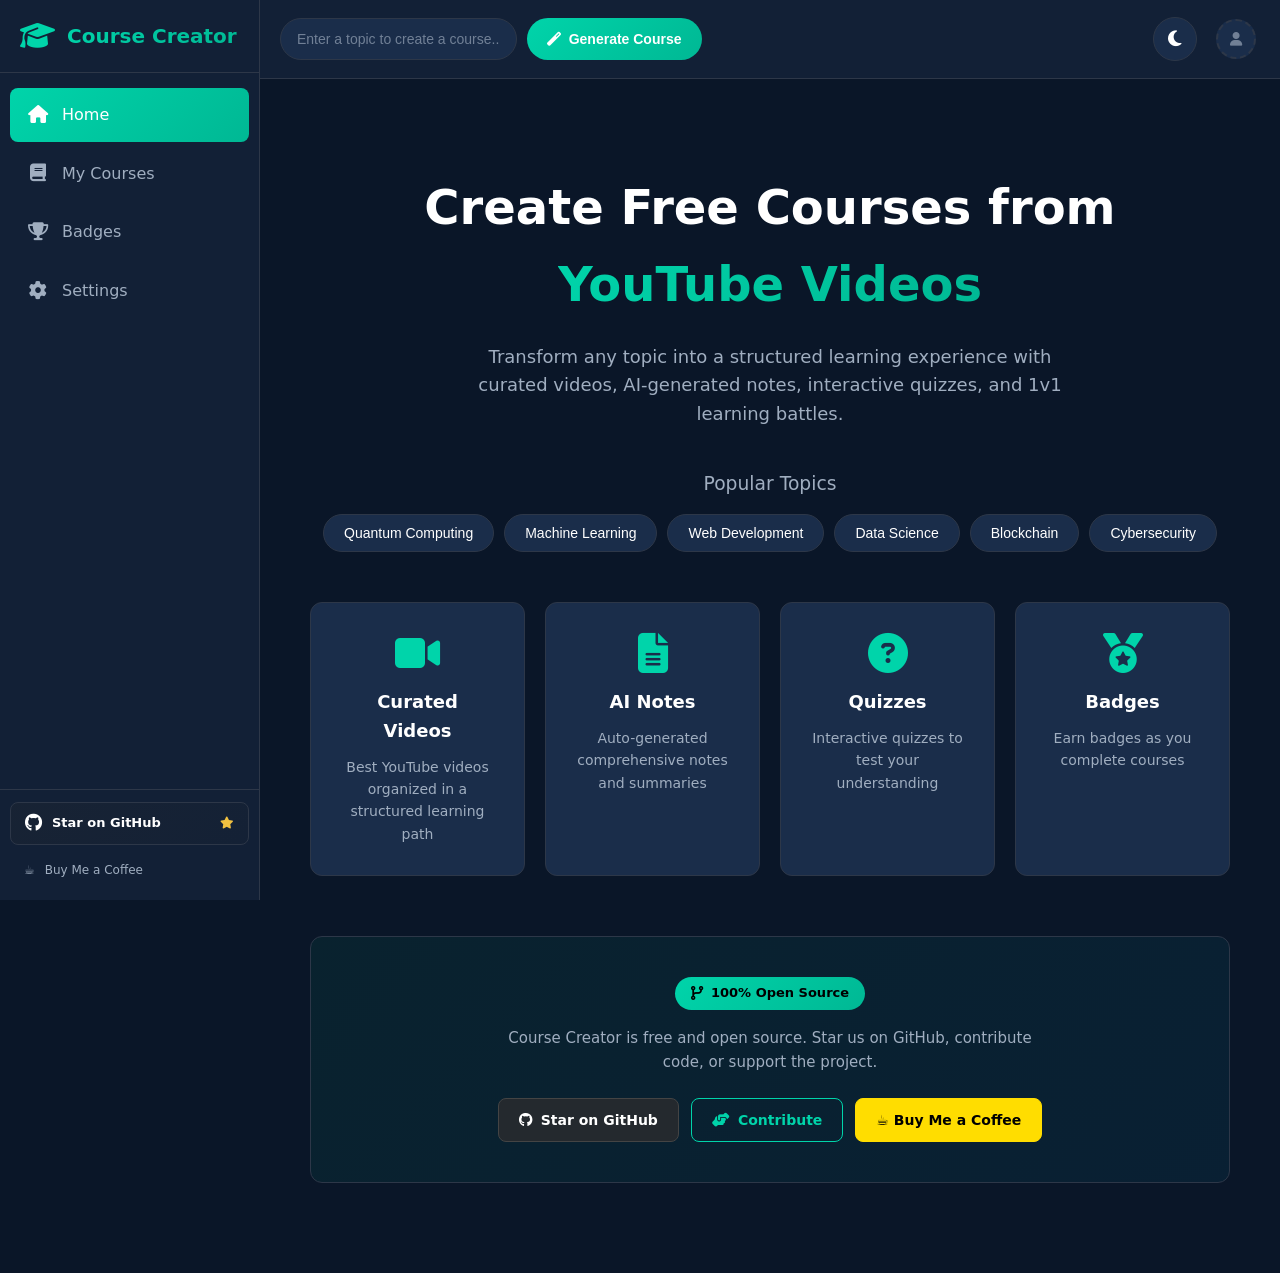
==== commit 517d8dc0: "feat: add open-source banner, GitHub star button, and Buy Me a Coffee Sidebar bottom: - 'Star on Git" ====
--- a/index.html
+++ b/index.html
@@ -57,7 +57,7 @@
     <link rel="preconnect" href="https://cdnjs.cloudflare.com" crossorigin>
     <link rel="preconnect" href="https://www.googleapis.com" crossorigin>
 
-    <link rel="stylesheet" href="css/styles.css">
+    <link rel="stylesheet" href="css/styles.css?v=4">
     <link rel="stylesheet" href="https://cdnjs.cloudflare.com/ajax/libs/font-awesome/6.4.0/css/all.min.css">
 </head>
 <body>
@@ -88,6 +88,17 @@
                 <span>Settings</span>
             </li>
         </ul>
+        <div class="sidebar-bottom">
+            <a href="https://github.com/mkarjun/coursecreator" target="_blank" rel="noopener noreferrer" class="sidebar-github-btn">
+                <i class="fab fa-github"></i>
+                <span>Star on GitHub</span>
+                <i class="fas fa-star sidebar-star-icon"></i>
+            </a>
+            <a href="https://buymeacoffee.com/arjunmk" target="_blank" rel="noopener noreferrer" class="sidebar-coffee-btn">
+                <span>☕</span>
+                <span>Buy Me a Coffee</span>
+            </a>
+        </div>
     </nav>
 
     <!-- Main Content Area -->
@@ -198,6 +209,26 @@
                         <i class="fas fa-medal"></i>
                         <h3>Badges</h3>
                         <p>Earn badges as you complete courses</p>
+                    </div>
+                </div>
+
+                <!-- Open Source Banner -->
+                <div class="open-source-banner">
+                    <div class="oss-badge">
+                        <i class="fas fa-code-branch"></i>
+                        <span>100% Open Source</span>
+                    </div>
+                    <p class="oss-text">Course Creator is free and open source. Star us on GitHub, contribute code, or support the project.</p>
+                    <div class="oss-actions">
+                        <a href="https://github.com/mkarjun/coursecreator" target="_blank" rel="noopener noreferrer" class="oss-btn oss-btn-star">
+                            <i class="fab fa-github"></i> Star on GitHub
+                        </a>
+                        <a href="https://github.com/mkarjun/coursecreator/issues" target="_blank" rel="noopener noreferrer" class="oss-btn oss-btn-contribute">
+                            <i class="fas fa-hands-helping"></i> Contribute
+                        </a>
+                        <a href="https://buymeacoffee.com/arjunmk" target="_blank" rel="noopener noreferrer" class="oss-btn oss-btn-coffee">
+                            ☕ Buy Me a Coffee
+                        </a>
                     </div>
                 </div>
             </div>
@@ -280,6 +311,14 @@
                         <button class="btn-secondary" id="viewNotesBtn">
                             <i class="fas fa-map-signs"></i> Study Roadmap
                         </button>
+                    </div>
+
+                    <div class="sidebar-card duo-sidebar-card">
+                        <h3 class="sidebar-title"><i class="fas fa-user-friends"></i> Study Together</h3>
+                        <button class="btn-duo" id="inviteBuddyBtn" onclick="StudyDuo.createDuo()">
+                            <i class="fas fa-user-friends"></i> Invite Study Buddy
+                        </button>
+                        <p class="duo-sidebar-hint">Share the same course with a friend. Auto-battle when both finish the quiz!</p>
                     </div>
 
                     <div class="sidebar-card">
@@ -438,6 +477,51 @@
             </div>
         </div>
 
+        <!-- Study Duo Page (partner landing) -->
+        <section class="page" id="duoPage">
+            <div class="duo-state hidden" id="duoLoading">
+                <div class="duo-loading-card">
+                    <div class="spinner"></div>
+                    <p>Loading study session...</p>
+                </div>
+            </div>
+
+            <div class="duo-state hidden" id="duoLanding">
+                <div class="duo-landing-card">
+                    <div class="duo-icon">🤝</div>
+                    <h1>Study <span class="gradient-text">Together</span></h1>
+                    <div class="duo-invite-info">
+                        <span class="duo-creator-name" id="duoCreatorName"></span>
+                        <span> wants to learn with you!</span>
+                    </div>
+                    <div class="duo-topic-badge" id="duoTopicBadge"></div>
+                    <div class="duo-perks">
+                        <div class="duo-perk"><i class="fas fa-bolt"></i> Same course, loaded instantly</div>
+                        <div class="duo-perk"><i class="fas fa-trophy"></i> Auto 1v1 battle after quiz</div>
+                        <div class="duo-perk"><i class="fas fa-user-shield"></i> No sign-up needed</div>
+                    </div>
+                    <div class="duo-name-input">
+                        <label for="duoPartnerName">Enter your name to join:</label>
+                        <input type="text" id="duoPartnerName" placeholder="Your name..." maxlength="30">
+                    </div>
+                    <button class="btn-primary duo-join-btn" id="duoJoinBtn">
+                        <i class="fas fa-graduation-cap"></i> Join & Start Learning
+                    </button>
+                </div>
+            </div>
+
+            <div class="duo-state hidden" id="duoError">
+                <div class="duo-error-card">
+                    <i class="fas fa-exclamation-triangle"></i>
+                    <h2>Study Session Not Found</h2>
+                    <p>This study link may have expired or is invalid.</p>
+                    <button class="btn-primary" onclick="location.href='/'">
+                        <i class="fas fa-home"></i> Go Home
+                    </button>
+                </div>
+            </div>
+        </section>
+
         <!-- Battle Page (1v1 Learning Battles) -->
         <section class="page" id="battlePage">
             <!-- Landing State -->
@@ -530,15 +614,16 @@
     </main>
 
     <script src="js/env.js"></script>
-    <script src="js/config.js"></script>
-    <script src="js/topic-intelligence.js"></script>
-    <script src="js/api-service.js"></script>
-    <script src="js/database-service.js"></script>
-    <script src="js/storage.js"></script>
-    <script src="js/auth.js"></script>
-    <script src="js/course-generator.js"></script>
-    <script src="js/battle.js"></script>
-    <script src="js/ui.js"></script>
-    <script src="js/app.js"></script>
+    <script src="js/config.js?v=4"></script>
+    <script src="js/topic-intelligence.js?v=4"></script>
+    <script src="js/api-service.js?v=4"></script>
+    <script src="js/database-service.js?v=4"></script>
+    <script src="js/storage.js?v=4"></script>
+    <script src="js/auth.js?v=4"></script>
+    <script src="js/course-generator.js?v=4"></script>
+    <script src="js/duo.js?v=4"></script>
+    <script src="js/battle.js?v=4"></script>
+    <script src="js/ui.js?v=4"></script>
+    <script src="js/app.js?v=4"></script>
 </body>
 </html>
--- a/css/styles.css
+++ b/css/styles.css
@@ -137,6 +137,179 @@
     color: var(--text-secondary);
 }
 
+/* ====== Sidebar Bottom (GitHub + Coffee) ====== */
+.sidebar-bottom {
+    padding: 12px 10px;
+    border-top: 1px solid var(--border-color);
+    display: flex;
+    flex-direction: column;
+    gap: 8px;
+}
+
+.sidebar-github-btn {
+    display: flex;
+    align-items: center;
+    gap: 10px;
+    padding: 10px 14px;
+    border-radius: var(--border-radius-sm);
+    color: var(--text-primary);
+    text-decoration: none;
+    font-size: 13px;
+    font-weight: 600;
+    background: linear-gradient(135deg, rgba(36, 41, 47, 0.3), rgba(36, 41, 47, 0.1));
+    border: 1px solid var(--border-color);
+    transition: all var(--transition-fast);
+    cursor: pointer;
+}
+
+.sidebar-github-btn:hover {
+    background: linear-gradient(135deg, rgba(36, 41, 47, 0.5), rgba(36, 41, 47, 0.3));
+    border-color: var(--accent-primary);
+    transform: translateY(-1px);
+}
+
+.sidebar-github-btn .fab.fa-github {
+    font-size: 18px;
+}
+
+.sidebar-star-icon {
+    margin-left: auto;
+    color: #f0c040;
+    font-size: 12px;
+    animation: starPulse 2s ease-in-out infinite;
+}
+
+@keyframes starPulse {
+    0%, 100% { opacity: 0.6; transform: scale(1); }
+    50% { opacity: 1; transform: scale(1.2); }
+}
+
+.sidebar-coffee-btn {
+    display: flex;
+    align-items: center;
+    gap: 10px;
+    padding: 8px 14px;
+    border-radius: var(--border-radius-sm);
+    color: var(--text-secondary);
+    text-decoration: none;
+    font-size: 12px;
+    font-weight: 500;
+    transition: all var(--transition-fast);
+    cursor: pointer;
+}
+
+.sidebar-coffee-btn:hover {
+    color: #ffdd00;
+    background: rgba(255, 221, 0, 0.08);
+}
+
+/* Collapsed sidebar: hide text */
+.sidebar.collapsed .sidebar-bottom span {
+    display: none;
+}
+
+.sidebar.collapsed .sidebar-github-btn,
+.sidebar.collapsed .sidebar-coffee-btn {
+    justify-content: center;
+    padding: 10px;
+}
+
+.sidebar.collapsed .sidebar-star-icon {
+    display: none;
+}
+
+/* ====== Open Source Banner (Home Page) ====== */
+.open-source-banner {
+    margin-top: 60px;
+    padding: 40px;
+    background: linear-gradient(135deg, rgba(var(--accent-primary-rgb, 0, 255, 163), 0.05), rgba(var(--accent-secondary-rgb, 0, 209, 255), 0.05));
+    border: 1px solid var(--border-color);
+    border-radius: var(--border-radius);
+    text-align: center;
+}
+
+.oss-badge {
+    display: inline-flex;
+    align-items: center;
+    gap: 8px;
+    padding: 6px 16px;
+    background: var(--accent-gradient);
+    border-radius: 20px;
+    color: #000;
+    font-size: 13px;
+    font-weight: 700;
+    margin-bottom: 16px;
+}
+
+.oss-badge i {
+    font-size: 14px;
+}
+
+.oss-text {
+    color: var(--text-secondary);
+    font-size: 15px;
+    max-width: 550px;
+    margin: 0 auto 24px;
+    line-height: 1.6;
+}
+
+.oss-actions {
+    display: flex;
+    justify-content: center;
+    gap: 12px;
+    flex-wrap: wrap;
+}
+
+.oss-btn {
+    display: inline-flex;
+    align-items: center;
+    gap: 8px;
+    padding: 10px 20px;
+    border-radius: var(--border-radius-sm);
+    text-decoration: none;
+    font-size: 14px;
+    font-weight: 600;
+    transition: all var(--transition-fast);
+    cursor: pointer;
+}
+
+.oss-btn-star {
+    background: #24292e;
+    color: #fff;
+    border: 1px solid #444;
+}
+
+.oss-btn-star:hover {
+    background: #2d333b;
+    border-color: var(--accent-primary);
+    transform: translateY(-2px);
+    box-shadow: 0 4px 15px rgba(0, 0, 0, 0.3);
+}
+
+.oss-btn-contribute {
+    background: transparent;
+    color: var(--accent-primary);
+    border: 1px solid var(--accent-primary);
+}
+
+.oss-btn-contribute:hover {
+    background: rgba(0, 255, 163, 0.1);
+    transform: translateY(-2px);
+}
+
+.oss-btn-coffee {
+    background: #ffdd00;
+    color: #000;
+    border: 1px solid #ffdd00;
+    font-weight: 700;
+}
+
+.oss-btn-coffee:hover {
+    background: #ffe94a;
+    transform: translateY(-2px);
+    box-shadow: 0 4px 15px rgba(255, 221, 0, 0.3);
+}
+
 .sidebar-menu li:hover {
     background: var(--bg-card);
     color: var(--text-primary);
@@ -3259,4 +3432,384 @@
     .battle-player-score {
         font-size: 2rem;
     }
+}
+
+/* =================================================================
+   STUDY DUO — Learn Together Feature
+   ================================================================= */
+
+/* Duo Page Layout */
+#duoPage.active {
+    display: flex;
+    justify-content: center;
+    align-items: flex-start;
+    min-height: 80vh;
+    padding: 40px 20px;
+}
+
+.duo-state {
+    width: 100%;
+    max-width: 650px;
+    margin: 0 auto;
+    animation: battleFadeIn 0.5s ease;
+}
+
+.duo-state.hidden { display: none; }
+
+/* Duo Loading */
+.duo-loading-card {
+    text-align: center;
+    padding: 60px;
+    color: var(--text-secondary);
+}
+
+/* Duo Landing Card */
+.duo-landing-card {
+    text-align: center;
+    padding: 50px 40px;
+    background: var(--card-bg);
+    border-radius: 24px;
+    border: 1px solid rgba(0, 212, 170, 0.2);
+    box-shadow: 0 20px 60px rgba(0, 0, 0, 0.3);
+}
+
+.duo-icon {
+    font-size: 64px;
+    margin-bottom: 15px;
+}
+
+.duo-landing-card h1 {
+    font-size: 2rem;
+    margin-bottom: 15px;
+}
+
+.duo-invite-info {
+    font-size: 1.1rem;
+    color: var(--text-secondary);
+    margin-bottom: 10px;
+}
+
+.duo-creator-name {
+    font-weight: 700;
+    color: var(--primary);
+}
+
+.duo-topic-badge {
+    display: inline-block;
+    padding: 12px 28px;
+    background: linear-gradient(135deg, rgba(0, 212, 170, 0.15), rgba(0, 212, 170, 0.05));
+    border: 1px solid rgba(0, 212, 170, 0.3);
+    border-radius: 50px;
+    font-size: 1.2rem;
+    font-weight: 600;
+    color: var(--primary);
+    margin: 10px 0 25px;
+}
+
+/* Duo Perks */
+.duo-perks {
+    display: flex;
+    gap: 15px;
+    justify-content: center;
+    flex-wrap: wrap;
+    margin-bottom: 30px;
+}
+
+.duo-perk {
+    display: flex;
+    align-items: center;
+    gap: 8px;
+    padding: 8px 16px;
+    background: var(--bg-secondary);
+    border-radius: 10px;
+    font-size: 0.85rem;
+    color: var(--text-secondary);
+}
+
+.duo-perk i {
+    color: var(--primary);
+}
+
+/* Duo Name Input */
+.duo-name-input {
+    max-width: 350px;
+    margin: 0 auto 25px;
+}
+
+.duo-name-input label {
+    display: block;
+    margin-bottom: 10px;
+    color: var(--text-secondary);
+    font-size: 0.95rem;
+}
+
+.duo-name-input input {
+    width: 100%;
+    padding: 14px 20px;
+    border-radius: 12px;
+    border: 2px solid var(--border);
+    background: var(--bg-secondary);
+    color: var(--text-primary);
+    font-size: 1rem;
+    text-align: center;
+    transition: border-color 0.3s;
+    box-sizing: border-box;
+}
+
+.duo-name-input input:focus {
+    outline: none;
+    border-color: var(--primary);
+}
+
+.duo-join-btn {
+    font-size: 1.1rem;
+    padding: 16px 40px;
+    border-radius: 14px;
+}
+
+/* Duo Error */
+.duo-error-card {
+    text-align: center;
+    padding: 60px 40px;
+    background: var(--card-bg);
+    border-radius: 24px;
+    border: 1px solid var(--border);
+}
+
+.duo-error-card i {
+    font-size: 48px;
+    color: #ff6b6b;
+    margin-bottom: 20px;
+}
+
+.duo-error-card h2 { margin-bottom: 10px; }
+.duo-error-card p { color: var(--text-secondary); margin-bottom: 25px; }
+
+/* Duo Banner (shown on course page during duo session) */
+.duo-banner {
+    display: flex;
+    align-items: center;
+    gap: 12px;
+    padding: 14px 24px;
+    background: linear-gradient(135deg, rgba(0, 212, 170, 0.12), rgba(0, 212, 170, 0.04));
+    border: 1px solid rgba(0, 212, 170, 0.25);
+    border-radius: 14px;
+    margin: 0 30px 20px;
+    font-size: 0.95rem;
+    color: var(--text-primary);
+    animation: battleFadeIn 0.5s ease;
+}
+
+.duo-banner i {
+    font-size: 1.3rem;
+    color: var(--primary);
+    flex-shrink: 0;
+}
+
+/* Duo Battle-Ready / Waiting Banner */
+.duo-battle-banner {
+    margin: 0 30px 20px;
+    animation: battleFadeIn 0.5s ease;
+}
+
+.duo-battle-inner {
+    display: flex;
+    align-items: center;
+    gap: 15px;
+    padding: 16px 24px;
+    background: linear-gradient(135deg, rgba(255, 107, 53, 0.12), rgba(255, 68, 68, 0.06));
+    border: 1px solid rgba(255, 107, 53, 0.3);
+    border-radius: 14px;
+}
+
+.duo-battle-banner.waiting .duo-battle-inner {
+    background: linear-gradient(135deg, rgba(0, 212, 170, 0.1), rgba(0, 212, 170, 0.03));
+    border-color: rgba(0, 212, 170, 0.25);
+}
+
+.duo-battle-icon {
+    font-size: 1.8rem;
+    flex-shrink: 0;
+}
+
+.duo-battle-text {
+    flex: 1;
+}
+
+.duo-battle-text strong {
+    display: block;
+    font-size: 1.05rem;
+    margin-bottom: 3px;
+}
+
+.duo-battle-text span {
+    color: var(--text-secondary);
+    font-size: 0.9rem;
+}
+
+.duo-battle-inner .btn-primary {
+    white-space: nowrap;
+    flex-shrink: 0;
+}
+
+/* Duo Sidebar Card (invite buddy button on course page) */
+.duo-sidebar-card {
+    text-align: center;
+}
+
+.btn-duo {
+    display: flex;
+    align-items: center;
+    justify-content: center;
+    gap: 10px;
+    width: 100%;
+    padding: 14px;
+    background: linear-gradient(135deg, #667eea, #764ba2);
+    color: white;
+    border: none;
+    border-radius: 12px;
+    font-size: 0.95rem;
+    font-weight: 600;
+    cursor: pointer;
+    transition: all 0.3s;
+    margin-bottom: 10px;
+}
+
+.btn-duo:hover {
+    transform: translateY(-2px);
+    box-shadow: 0 8px 25px rgba(102, 126, 234, 0.3);
+}
+
+.btn-duo:disabled {
+    opacity: 0.6;
+    cursor: not-allowed;
+    transform: none;
+}
+
+.duo-sidebar-hint {
+    font-size: 0.8rem;
+    color: var(--text-secondary);
+    line-height: 1.4;
+}
+
+/* Duo Share Modal (reuses battle share styling) */
+.duo-share-modal {
+    position: fixed;
+    top: 0; left: 0; right: 0; bottom: 0;
+    background: rgba(0, 0, 0, 0.7);
+    display: flex;
+    align-items: center;
+    justify-content: center;
+    z-index: 10000;
+    opacity: 0;
+    transition: opacity 0.3s;
+    padding: 20px;
+}
+
+.duo-share-modal.active { opacity: 1; }
+
+.duo-share-content {
+    background: var(--card-bg);
+    border-radius: 24px;
+    padding: 40px;
+    max-width: 500px;
+    width: 100%;
+    position: relative;
+    animation: battleSlideUp 0.4s ease;
+}
+
+.duo-share-close {
+    position: absolute;
+    top: 15px; right: 15px;
+    background: none;
+    border: none;
+    color: var(--text-secondary);
+    font-size: 1.2rem;
+    cursor: pointer;
+    padding: 8px;
+}
+
+.duo-share-header {
+    text-align: center;
+    margin-bottom: 25px;
+}
+
+.duo-share-icon { font-size: 48px; margin-bottom: 10px; }
+.duo-share-header h2 { font-size: 1.5rem; margin-bottom: 8px; }
+.duo-share-header p { color: var(--text-secondary); }
+
+.duo-share-link {
+    display: flex;
+    gap: 10px;
+    margin-bottom: 20px;
+}
+
+.duo-share-link input {
+    flex: 1;
+    padding: 12px 16px;
+    border-radius: 12px;
+    border: 2px solid var(--border);
+    background: var(--bg-secondary);
+    color: var(--text-primary);
+    font-size: 0.9rem;
+}
+
+.duo-share-buttons {
+    display: flex;
+    gap: 10px;
+    justify-content: center;
+    margin-bottom: 20px;
+}
+
+.duo-share-btn {
+    flex: 1;
+    padding: 12px;
+    border-radius: 12px;
+    border: none;
+    font-size: 0.9rem;
+    font-weight: 600;
+    cursor: pointer;
+    display: flex;
+    align-items: center;
+    justify-content: center;
+    gap: 8px;
+    transition: transform 0.2s;
+    color: #fff;
+}
+
+.duo-share-btn:hover { transform: translateY(-2px); }
+.duo-share-btn.whatsapp { background: #25D366; }
+.duo-share-btn.twitter { background: #1DA1F2; }
+.duo-share-btn.linkedin { background: #0077B5; }
+
+.duo-share-note {
+    text-align: center;
+    font-size: 0.85rem;
+    color: var(--text-secondary);
+    padding: 14px;
+    background: var(--bg-secondary);
+    border-radius: 10px;
+}
+
+.duo-share-note i {
+    color: var(--primary);
+    margin-right: 6px;
+}
+
+/* Duo Responsive */
+@media (max-width: 768px) {
+    #duoPage.active { padding: 20px 15px; }
+    .duo-landing-card { padding: 35px 20px; }
+    .duo-landing-card h1 { font-size: 1.5rem; }
+    .duo-perks { flex-direction: column; align-items: center; }
+    .duo-share-buttons { flex-direction: column; }
+    .duo-share-content { padding: 30px 20px; }
+    .duo-banner { margin: 0 15px 15px; padding: 12px 16px; font-size: 0.9rem; }
+    .duo-battle-banner { margin: 0 15px 15px; }
+    .duo-battle-inner { flex-direction: column; text-align: center; }
+}
+
+@media (max-width: 480px) {
+    .duo-landing-card { padding: 25px 16px; }
+    .duo-topic-badge { font-size: 1rem; padding: 10px 20px; }
 }
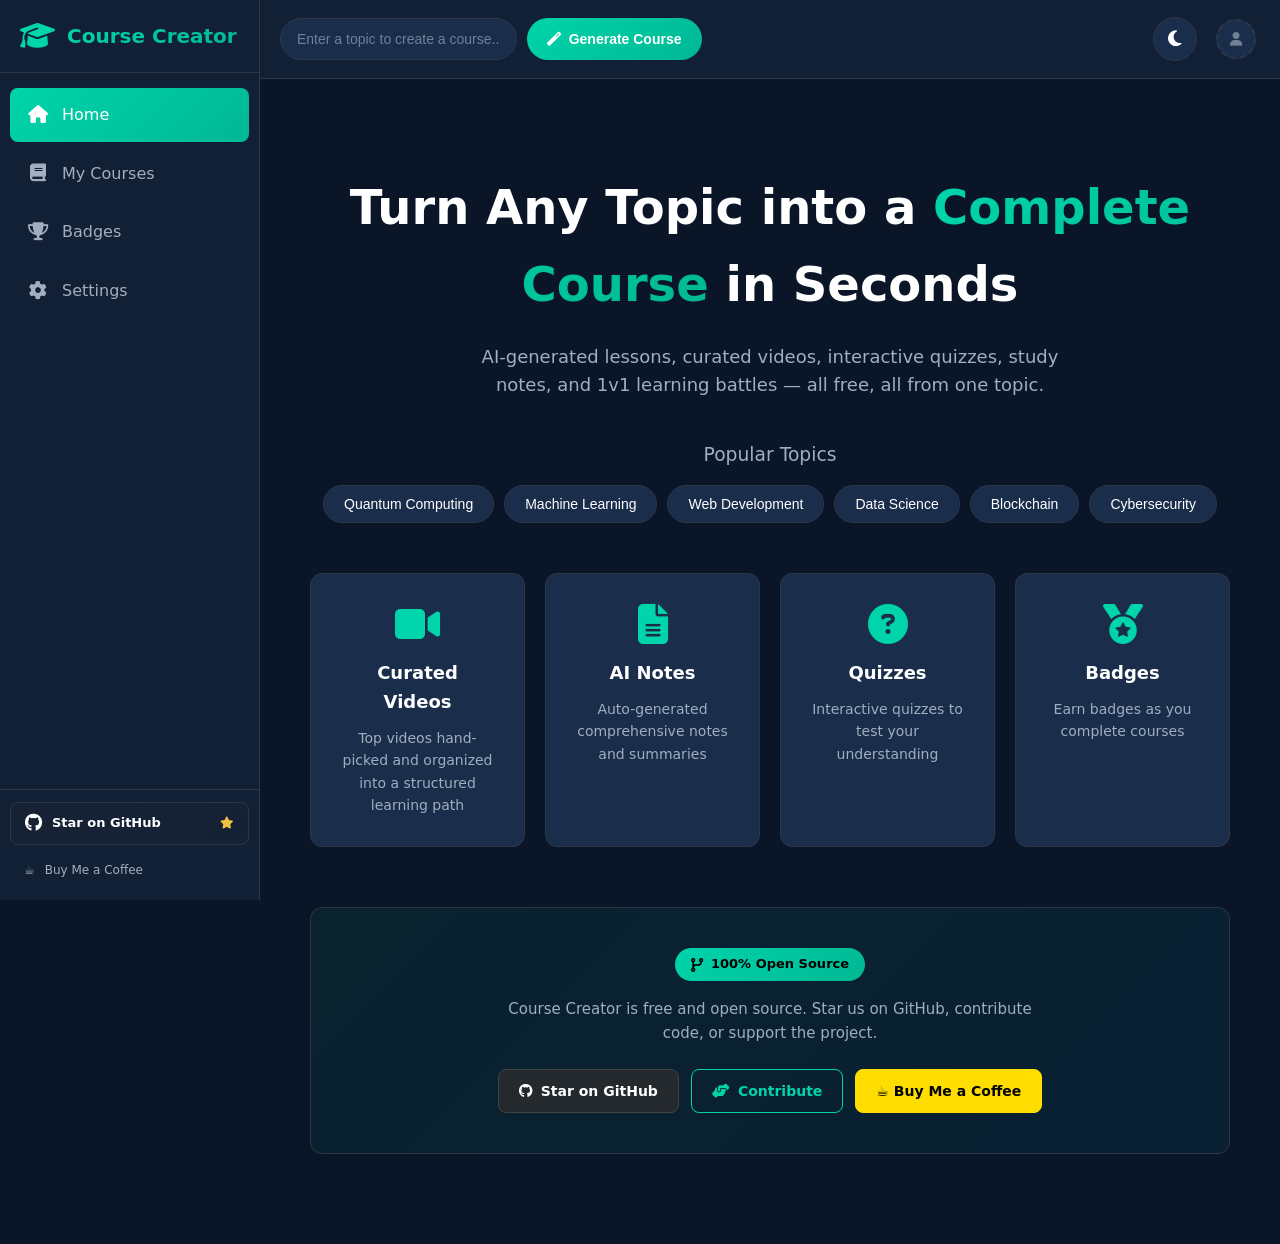
==== commit 18b39f06: "rebrand: Turn Any Topic into a Complete Course in Seconds not the pitch." ====
--- a/index.html
+++ b/index.html
@@ -3,24 +3,24 @@
 <head>
     <meta charset="UTF-8">
     <meta name="viewport" content="width=device-width, initial-scale=1.0">
-    <title>Course Creator — Free AI Courses from YouTube Videos</title>
-    <meta name="description" content="Generate free structured courses from YouTube videos with AI-powered notes, quizzes, and learning paths. Turn any topic into a complete learning experience in seconds.">
-    <meta name="keywords" content="course creator, free courses, YouTube learning, AI courses, online learning, study guide, quiz generator">
+    <title>Course Creator — Turn Any Topic into a Complete Course in Seconds</title>
+    <meta name="description" content="Type any topic and get a complete AI-generated course in seconds — structured lessons, curated videos, interactive quizzes, study notes, and 1v1 learning battles. 100% free.">
+    <meta name="keywords" content="course creator, AI courses, free online learning, learn anything, study guide, quiz generator, AI tutor, course generator">
     <meta name="author" content="Course Creator">
     <link rel="canonical" href="https://coursecreator.mkarjun.com/">
 
     <!-- Open Graph / Facebook -->
     <meta property="og:type" content="website">
     <meta property="og:url" content="https://coursecreator.mkarjun.com/">
-    <meta property="og:title" content="Course Creator — Free AI Courses from YouTube Videos">
-    <meta property="og:description" content="Turn any topic into a structured course with curated YouTube videos, AI notes, quizzes & 1v1 learning battles. 100% free.">
+    <meta property="og:title" content="Course Creator — Turn Any Topic into a Complete Course in Seconds">
+    <meta property="og:description" content="AI-generated lessons, curated videos, interactive quizzes, study notes & 1v1 learning battles — all from one topic. 100% free.">
     <meta property="og:image" content="https://coursecreator.mkarjun.com/og-image.png">
     <meta property="og:site_name" content="Course Creator">
 
     <!-- Twitter Card -->
     <meta name="twitter:card" content="summary_large_image">
-    <meta name="twitter:title" content="Course Creator — Free AI Courses from YouTube">
-    <meta name="twitter:description" content="Turn any topic into a structured course with curated YouTube videos, AI notes & 1v1 quiz battles.">
+    <meta name="twitter:title" content="Course Creator — Turn Any Topic into a Course in Seconds">
+    <meta name="twitter:description" content="Type a topic → get a full course with lessons, videos, quizzes & 1v1 battles. Free & open source.">
     <meta name="twitter:image" content="https://coursecreator.mkarjun.com/og-image.png">
 
     <!-- Favicon -->
@@ -33,7 +33,7 @@
         "@type": "WebApplication",
         "name": "Course Creator",
         "url": "https://coursecreator.mkarjun.com",
-        "description": "Generate free structured courses from YouTube videos with AI-powered notes, quizzes, and learning battles.",
+        "description": "Type any topic and get a complete AI-generated course in seconds — lessons, videos, quizzes, notes, and 1v1 learning battles.",
         "applicationCategory": "EducationalApplication",
         "operatingSystem": "Web",
         "offers": {
@@ -174,8 +174,8 @@
         <!-- Home Page -->
         <section class="page active" id="homePage">
             <div class="hero-section">
-                <h1>Create Free Courses from <span class="gradient-text">YouTube Videos</span></h1>
-                <p>Transform any topic into a structured learning experience with curated videos, AI-generated notes, interactive quizzes, and 1v1 learning battles.</p>
+                <h1>Turn Any Topic into a <span class="gradient-text">Complete Course</span> in Seconds</h1>
+                <p>AI-generated lessons, curated videos, interactive quizzes, study notes, and 1v1 learning battles — all free, all from one topic.</p>
                 
                 <div class="topic-suggestions">
                     <h3>Popular Topics</h3>
@@ -193,7 +193,7 @@
                     <div class="feature-card">
                         <i class="fas fa-video"></i>
                         <h3>Curated Videos</h3>
-                        <p>Best YouTube videos organized in a structured learning path</p>
+                        <p>Top videos hand-picked and organized into a structured learning path</p>
                     </div>
                     <div class="feature-card">
                         <i class="fas fa-file-alt"></i>
